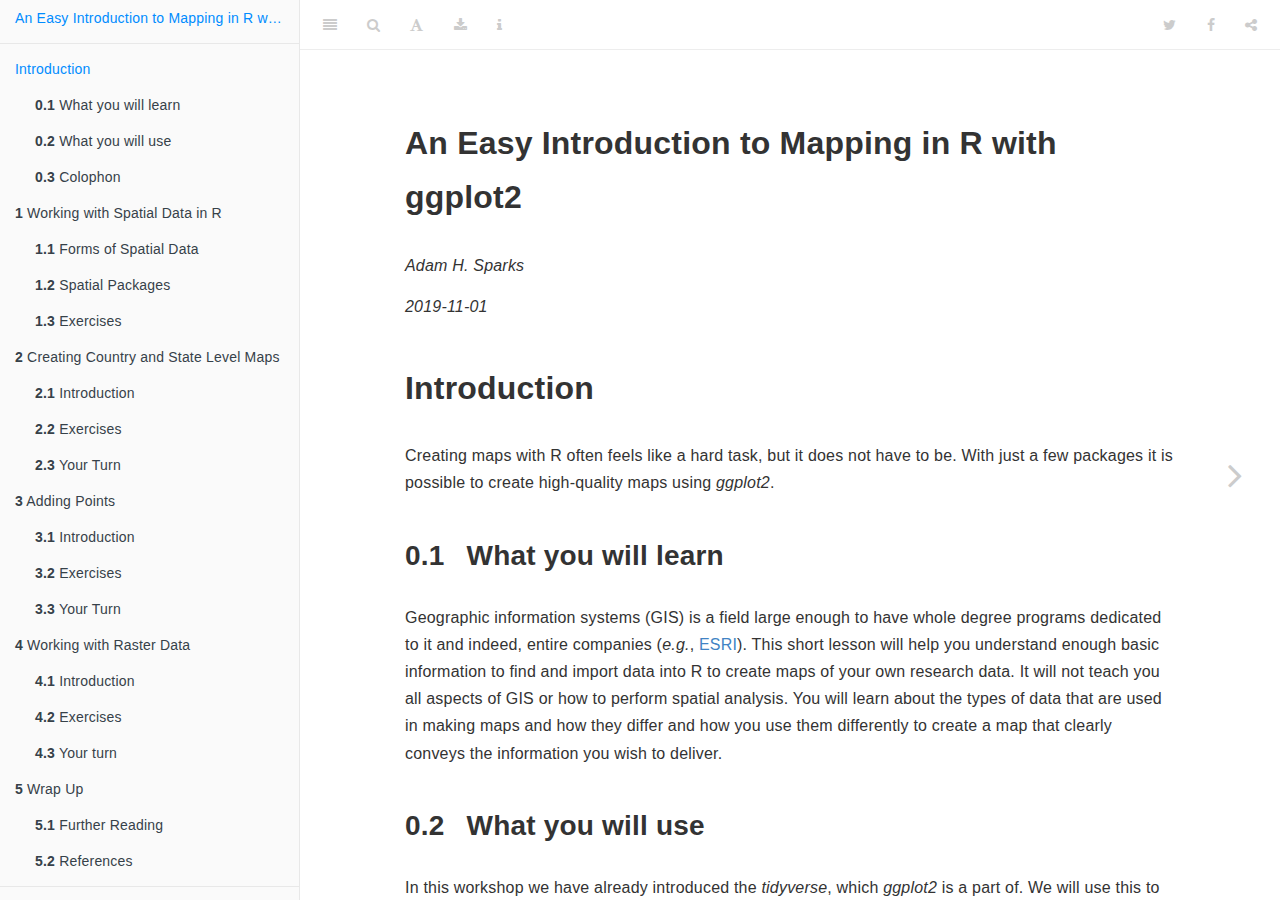
==== _book/index.html @ 2df50c30 "Initial commit" ====
<!DOCTYPE html>
<html xmlns="http://www.w3.org/1999/xhtml" lang="" xml:lang="">
<head>

  <meta charset="utf-8" />
  <meta http-equiv="X-UA-Compatible" content="IE=edge" />
  <title>An Easy Introduction to Mapping in R with ggplot2</title>
  <meta name="description" content="This book contains examples of how to make simple maps in ggplot2." />
  <meta name="generator" content="bookdown 0.14 and GitBook 2.6.7" />

  <meta property="og:title" content="An Easy Introduction to Mapping in R with ggplot2" />
  <meta property="og:type" content="book" />
  
  
  <meta property="og:description" content="This book contains examples of how to make simple maps in ggplot2." />
  

  <meta name="twitter:card" content="summary" />
  <meta name="twitter:title" content="An Easy Introduction to Mapping in R with ggplot2" />
  
  <meta name="twitter:description" content="This book contains examples of how to make simple maps in ggplot2." />
  

<meta name="author" content="Adam H. Sparks" />


<meta name="date" content="2019-11-01" />

  <meta name="viewport" content="width=device-width, initial-scale=1" />
  <meta name="apple-mobile-web-app-capable" content="yes" />
  <meta name="apple-mobile-web-app-status-bar-style" content="black" />
  
  

<link rel="next" href="intro.html"/>
<script src="libs/jquery-2.2.3/jquery.min.js"></script>
<link href="libs/gitbook-2.6.7/css/style.css" rel="stylesheet" />
<link href="libs/gitbook-2.6.7/css/plugin-table.css" rel="stylesheet" />
<link href="libs/gitbook-2.6.7/css/plugin-bookdown.css" rel="stylesheet" />
<link href="libs/gitbook-2.6.7/css/plugin-highlight.css" rel="stylesheet" />
<link href="libs/gitbook-2.6.7/css/plugin-search.css" rel="stylesheet" />
<link href="libs/gitbook-2.6.7/css/plugin-fontsettings.css" rel="stylesheet" />
<link href="libs/gitbook-2.6.7/css/plugin-clipboard.css" rel="stylesheet" />











<style type="text/css">
pre > code.sourceCode { white-space: pre; position: relative; }
pre > code.sourceCode > span { display: inline-block; line-height: 1.25; }
pre > code.sourceCode > span:empty { height: 1.2em; }
code.sourceCode > span { color: inherit; text-decoration: inherit; }
pre.sourceCode { margin: 0; }
@media screen {
div.sourceCode { overflow: auto; }
}
@media print {
pre > code.sourceCode { white-space: pre-wrap; }
pre > code.sourceCode > span { text-indent: -5em; padding-left: 5em; }
}
pre.numberSource code
  { counter-reset: source-line 0; }
pre.numberSource code > span
  { position: relative; left: -4em; counter-increment: source-line; }
pre.numberSource code > span > a:first-child::before
  { content: counter(source-line);
    position: relative; left: -1em; text-align: right; vertical-align: baseline;
    border: none; display: inline-block;
    -webkit-touch-callout: none; -webkit-user-select: none;
    -khtml-user-select: none; -moz-user-select: none;
    -ms-user-select: none; user-select: none;
    padding: 0 4px; width: 4em;
    color: #aaaaaa;
  }
pre.numberSource { margin-left: 3em; border-left: 1px solid #aaaaaa;  padding-left: 4px; }
div.sourceCode
  {   }
@media screen {
pre > code.sourceCode > span > a:first-child::before { text-decoration: underline; }
}
code span.al { color: #ff0000; font-weight: bold; } /* Alert */
code span.an { color: #60a0b0; font-weight: bold; font-style: italic; } /* Annotation */
code span.at { color: #7d9029; } /* Attribute */
code span.bn { color: #40a070; } /* BaseN */
code span.bu { } /* BuiltIn */
code span.cf { color: #007020; font-weight: bold; } /* ControlFlow */
code span.ch { color: #4070a0; } /* Char */
code span.cn { color: #880000; } /* Constant */
code span.co { color: #60a0b0; font-style: italic; } /* Comment */
code span.cv { color: #60a0b0; font-weight: bold; font-style: italic; } /* CommentVar */
code span.do { color: #ba2121; font-style: italic; } /* Documentation */
code span.dt { color: #902000; } /* DataType */
code span.dv { color: #40a070; } /* DecVal */
code span.er { color: #ff0000; font-weight: bold; } /* Error */
code span.ex { } /* Extension */
code span.fl { color: #40a070; } /* Float */
code span.fu { color: #06287e; } /* Function */
code span.im { } /* Import */
code span.in { color: #60a0b0; font-weight: bold; font-style: italic; } /* Information */
code span.kw { color: #007020; font-weight: bold; } /* Keyword */
code span.op { color: #666666; } /* Operator */
code span.ot { color: #007020; } /* Other */
code span.pp { color: #bc7a00; } /* Preprocessor */
code span.sc { color: #4070a0; } /* SpecialChar */
code span.ss { color: #bb6688; } /* SpecialString */
code span.st { color: #4070a0; } /* String */
code span.va { color: #19177c; } /* Variable */
code span.vs { color: #4070a0; } /* VerbatimString */
code span.wa { color: #60a0b0; font-weight: bold; font-style: italic; } /* Warning */
</style>

<link rel="stylesheet" href="style.css" type="text/css" />
</head>

<body>



  <div class="book without-animation with-summary font-size-2 font-family-1" data-basepath=".">

    <div class="book-summary">
      <nav role="navigation">

<ul class="summary">
<li><a href="./">An Easy Introduction to Mapping in R with ggplot2</a></li>

<li class="divider"></li>
<li class="chapter" data-level="" data-path="index.html"><a href="index.html"><i class="fa fa-check"></i>Introduction</a><ul>
<li class="chapter" data-level="0.1" data-path="index.html"><a href="index.html#what-you-will-learn"><i class="fa fa-check"></i><b>0.1</b> What you will learn</a></li>
<li class="chapter" data-level="0.2" data-path="index.html"><a href="index.html#what-you-will-use"><i class="fa fa-check"></i><b>0.2</b> What you will use</a></li>
<li class="chapter" data-level="0.3" data-path="index.html"><a href="index.html#colophon"><i class="fa fa-check"></i><b>0.3</b> Colophon</a></li>
</ul></li>
<li class="chapter" data-level="1" data-path="intro.html"><a href="intro.html"><i class="fa fa-check"></i><b>1</b> Working with Spatial Data in R</a><ul>
<li class="chapter" data-level="1.1" data-path="intro.html"><a href="intro.html#forms-of-spatial-data"><i class="fa fa-check"></i><b>1.1</b> Forms of Spatial Data</a></li>
<li class="chapter" data-level="1.2" data-path="intro.html"><a href="intro.html#spatial-packages"><i class="fa fa-check"></i><b>1.2</b> Spatial Packages</a></li>
<li class="chapter" data-level="1.3" data-path="intro.html"><a href="intro.html#exercises"><i class="fa fa-check"></i><b>1.3</b> Exercises</a><ul>
<li class="chapter" data-level="1.3.1" data-path="intro.html"><a href="intro.html#install-spatial-packages"><i class="fa fa-check"></i><b>1.3.1</b> Install Spatial Packages</a></li>
</ul></li>
</ul></li>
<li class="chapter" data-level="2" data-path="creating-country-and-state-level-maps.html"><a href="creating-country-and-state-level-maps.html"><i class="fa fa-check"></i><b>2</b> Creating Country and State Level Maps</a><ul>
<li class="chapter" data-level="2.1" data-path="creating-country-and-state-level-maps.html"><a href="creating-country-and-state-level-maps.html#introduction-1"><i class="fa fa-check"></i><b>2.1</b> Introduction</a></li>
<li class="chapter" data-level="2.2" data-path="creating-country-and-state-level-maps.html"><a href="creating-country-and-state-level-maps.html#exercises-1"><i class="fa fa-check"></i><b>2.2</b> Exercises</a><ul>
<li class="chapter" data-level="2.2.1" data-path="creating-country-and-state-level-maps.html"><a href="creating-country-and-state-level-maps.html#create-country-level-map-of-brazil"><i class="fa fa-check"></i><b>2.2.1</b> Create Country Level Map of Brazil</a></li>
<li class="chapter" data-level="2.2.2" data-path="creating-country-and-state-level-maps.html"><a href="creating-country-and-state-level-maps.html#create-maps-of-individual-states"><i class="fa fa-check"></i><b>2.2.2</b> Create Maps of Individual States</a></li>
<li class="chapter" data-level="2.2.3" data-path="creating-country-and-state-level-maps.html"><a href="creating-country-and-state-level-maps.html#highlighting-states-within-the-country"><i class="fa fa-check"></i><b>2.2.3</b> Highlighting States Within the Country</a></li>
</ul></li>
<li class="chapter" data-level="2.3" data-path="creating-country-and-state-level-maps.html"><a href="creating-country-and-state-level-maps.html#your-turn"><i class="fa fa-check"></i><b>2.3</b> Your Turn</a></li>
</ul></li>
<li class="chapter" data-level="3" data-path="adding-points.html"><a href="adding-points.html"><i class="fa fa-check"></i><b>3</b> Adding Points</a><ul>
<li class="chapter" data-level="3.1" data-path="adding-points.html"><a href="adding-points.html#introduction-2"><i class="fa fa-check"></i><b>3.1</b> Introduction</a></li>
<li class="chapter" data-level="3.2" data-path="adding-points.html"><a href="adding-points.html#exercises-2"><i class="fa fa-check"></i><b>3.2</b> Exercises</a><ul>
<li class="chapter" data-level="3.2.1" data-path="adding-points.html"><a href="adding-points.html#import-soybean-rust-observations"><i class="fa fa-check"></i><b>3.2.1</b> Import Soybean Rust Observations</a></li>
<li class="chapter" data-level="3.2.2" data-path="adding-points.html"><a href="adding-points.html#add-soybean-rust-observations-to-br-ggplot2-object"><i class="fa fa-check"></i><b>3.2.2</b> Add Soybean Rust Observations to <code>br</code> ggplot2 Object</a></li>
</ul></li>
<li class="chapter" data-level="3.3" data-path="adding-points.html"><a href="adding-points.html#your-turn-1"><i class="fa fa-check"></i><b>3.3</b> Your Turn</a></li>
</ul></li>
<li class="chapter" data-level="4" data-path="working-with-raster-data.html"><a href="working-with-raster-data.html"><i class="fa fa-check"></i><b>4</b> Working with Raster Data</a><ul>
<li class="chapter" data-level="4.1" data-path="working-with-raster-data.html"><a href="working-with-raster-data.html#introduction-3"><i class="fa fa-check"></i><b>4.1</b> Introduction</a></li>
<li class="chapter" data-level="4.2" data-path="working-with-raster-data.html"><a href="working-with-raster-data.html#exercises-3"><i class="fa fa-check"></i><b>4.2</b> Exercises</a><ul>
<li class="chapter" data-level="4.2.1" data-path="working-with-raster-data.html"><a href="working-with-raster-data.html#download-climate-data-from-worldclim"><i class="fa fa-check"></i><b>4.2.1</b> Download climate data from Worldclim</a></li>
<li class="chapter" data-level="4.2.2" data-path="working-with-raster-data.html"><a href="working-with-raster-data.html#convert-temperature-data"><i class="fa fa-check"></i><b>4.2.2</b> Convert temperature data</a></li>
<li class="chapter" data-level="4.2.3" data-path="working-with-raster-data.html"><a href="working-with-raster-data.html#create-a-data-set-for-january"><i class="fa fa-check"></i><b>4.2.3</b> Create a data set for January</a></li>
<li class="chapter" data-level="4.2.4" data-path="working-with-raster-data.html"><a href="working-with-raster-data.html#create-data-frame-for-ggplot2"><i class="fa fa-check"></i><b>4.2.4</b> Create data frame for ggplot2</a></li>
<li class="chapter" data-level="4.2.5" data-path="working-with-raster-data.html"><a href="working-with-raster-data.html#plot-global-minimum-temperatures"><i class="fa fa-check"></i><b>4.2.5</b> Plot global minimum temperatures</a></li>
<li class="chapter" data-level="4.2.6" data-path="working-with-raster-data.html"><a href="working-with-raster-data.html#brazil-minimum-temperature"><i class="fa fa-check"></i><b>4.2.6</b> Brazil minimum temperature</a></li>
<li class="chapter" data-level="4.2.7" data-path="working-with-raster-data.html"><a href="working-with-raster-data.html#plot-brazil-minimum-temperature"><i class="fa fa-check"></i><b>4.2.7</b> Plot Brazil minimum temperature</a></li>
<li class="chapter" data-level="4.2.8" data-path="working-with-raster-data.html"><a href="working-with-raster-data.html#adding-state-outlines"><i class="fa fa-check"></i><b>4.2.8</b> Adding state outlines</a></li>
</ul></li>
<li class="chapter" data-level="4.3" data-path="working-with-raster-data.html"><a href="working-with-raster-data.html#your-turn-2"><i class="fa fa-check"></i><b>4.3</b> Your turn</a></li>
</ul></li>
<li class="chapter" data-level="5" data-path="wrap-up.html"><a href="wrap-up.html"><i class="fa fa-check"></i><b>5</b> Wrap Up</a><ul>
<li class="chapter" data-level="5.1" data-path="wrap-up.html"><a href="wrap-up.html#further-reading"><i class="fa fa-check"></i><b>5.1</b> Further Reading</a></li>
<li class="chapter" data-level="5.2" data-path="wrap-up.html"><a href="wrap-up.html#references"><i class="fa fa-check"></i><b>5.2</b> References</a></li>
</ul></li>
<li class="divider"></li>
<li><a href="https://github.com/adamhsparks/ggplot2_mapping" target="blank">Published with bookdown</a></li>

</ul>

      </nav>
    </div>

    <div class="book-body">
      <div class="body-inner">
        <div class="book-header" role="navigation">
          <h1>
            <i class="fa fa-circle-o-notch fa-spin"></i><a href="./">An Easy Introduction to Mapping in R with ggplot2</a>
          </h1>
        </div>

        <div class="page-wrapper" tabindex="-1" role="main">
          <div class="page-inner">

            <section class="normal" id="section-">
<div id="header">
<h1 class="title">An Easy Introduction to Mapping in R with ggplot2</h1>
<p class="author"><em>Adam H. Sparks</em></p>
<p class="date"><em>2019-11-01</em></p>
</div>
<div id="introduction" class="section level1 unnumbered">
<h1>Introduction</h1>
<p>Creating maps with R often feels like a hard task, but it does not have to be.
With just a few packages it is possible to create high-quality maps using <em>ggplot2</em>.</p>
<div id="what-you-will-learn" class="section level2">
<h2><span class="header-section-number">0.1</span> What you will learn</h2>
<p>Geographic information systems (GIS) is a field large enough to have whole degree programs dedicated to it and indeed, entire companies (<em>e.g.</em>, <a href="https://www.esri.com/en-us/home">ESRI</a>).
This short lesson will help you understand enough basic information to find and import data into R to create maps of your own research data.
It will not teach you all aspects of GIS or how to perform spatial analysis.
You will learn about the types of data that are used in making maps and how they differ and how you use them differently to create a map that clearly conveys the information you wish to deliver.</p>
</div>
<div id="what-you-will-use" class="section level2">
<h2><span class="header-section-number">0.2</span> What you will use</h2>
<p>In this workshop we have already introduced the <em>tidyverse</em>, which <em>ggplot2</em> is a part of.
We will use this to create our maps along with other packages for handling spatial data and importing data.</p>
</div>
<div id="colophon" class="section level2">
<h2><span class="header-section-number">0.3</span> Colophon</h2>
<p>An online version of this book is available at <a href="http://adamhsparks.github.io" class="uri">http://adamhsparks.github.io</a>… The source of the book is available at <a href="https://github.com/adamhsparks/" class="uri">https://github.com/adamhsparks/</a>…. The book is powered by <a href="https://bookdown.org" class="uri">https://bookdown.org</a> which makes it easy to turn R markdown files into HTML, PDF, and EPUB.</p>
<p>This book was built with:</p>
<div class="sourceCode" id="cb1"><pre class="sourceCode r"><code class="sourceCode r"><span id="cb1-1"><a href="index.html#cb1-1"></a>sessioninfo<span class="op">::</span><span class="kw">session_info</span>()</span></code></pre></div>
<pre><code>## ─ Session info ──────────────────────────────────────────────────────────
##  setting  value                       
##  version  R version 3.6.1 (2019-07-05)
##  os       Manjaro Linux               
##  system   x86_64, linux-gnu           
##  ui       RStudio                     
##  language (EN)                        
##  collate  en_AU.UTF-8                 
##  ctype    en_AU.UTF-8                 
##  tz       America/Sao_Paulo           
##  date     2019-11-01                  
## 
## ─ Packages ──────────────────────────────────────────────────────────────
##  package            * version date       lib
##  assertthat           0.2.1   2019-03-21 [1]
##  backports            1.1.5   2019-10-02 [1]
##  bookdown           * 0.14    2019-10-01 [1]
##  broom                0.5.2   2019-04-07 [1]
##  cellranger           1.1.0   2016-07-27 [1]
##  class                7.3-15  2019-01-01 [2]
##  classInt             0.4-2   2019-10-17 [1]
##  cli                  1.1.0   2019-03-19 [1]
##  colorspace           1.4-1   2019-03-18 [1]
##  crayon               1.3.4   2017-09-16 [1]
##  DBI                  1.0.0   2018-05-02 [1]
##  digest               0.6.22  2019-10-21 [1]
##  dplyr              * 0.8.3   2019-07-04 [1]
##  e1071                1.7-2   2019-06-05 [1]
##  ellipsis             0.3.0   2019-09-20 [1]
##  evaluate             0.14    2019-05-28 [1]
##  fansi                0.4.0   2018-10-05 [1]
##  forcats            * 0.4.0   2019-02-17 [1]
##  generics             0.0.2   2018-11-29 [1]
##  ggplot2            * 3.2.1   2019-08-10 [1]
##  glue                 1.3.1   2019-03-12 [1]
##  gtable               0.3.0   2019-03-25 [1]
##  haven                2.1.1   2019-07-04 [1]
##  hms                  0.5.2   2019-10-30 [1]
##  htmltools            0.4.0   2019-10-04 [1]
##  httr                 1.4.1   2019-08-05 [1]
##  jsonlite             1.6     2018-12-07 [1]
##  KernSmooth           2.23-15 2015-06-29 [2]
##  knitr                1.25    2019-09-18 [1]
##  later                1.0.0   2019-10-04 [1]
##  lattice              0.20-38 2018-11-04 [2]
##  lazyeval             0.2.2   2019-03-15 [1]
##  lifecycle            0.1.0   2019-08-01 [1]
##  lubridate          * 1.7.4   2018-04-11 [1]
##  magrittr             1.5     2014-11-22 [1]
##  modelr               0.1.5   2019-08-08 [1]
##  munsell              0.5.0   2018-06-12 [1]
##  nlme                 3.1-140 2019-05-12 [2]
##  pillar               1.4.2   2019-06-29 [1]
##  pkgconfig            2.0.3   2019-09-22 [1]
##  purrr              * 0.3.3   2019-10-18 [1]
##  R6                   2.4.0   2019-02-14 [1]
##  Rcpp                 1.0.2   2019-07-25 [1]
##  readr              * 1.3.1   2018-12-21 [1]
##  readxl               1.3.1   2019-03-13 [1]
##  rgeos                0.5-2   2019-10-03 [1]
##  rlang                0.4.1   2019-10-24 [1]
##  rmarkdown            1.16    2019-10-01 [1]
##  rnaturalearth      * 0.1.0   2017-03-21 [1]
##  rnaturalearthhires   0.2.0   2019-11-01 [1]
##  rsthemes             0.0.2   2019-10-31 [1]
##  rstudioapi           0.10    2019-03-19 [1]
##  rvest                0.3.4   2019-05-15 [1]
##  scales               1.0.0   2018-08-09 [1]
##  sessioninfo          1.1.1   2018-11-05 [1]
##  sf                   0.8-0   2019-09-17 [1]
##  sp                   1.3-1   2018-06-05 [1]
##  stringi              1.4.3   2019-03-12 [1]
##  stringr            * 1.4.0   2019-02-10 [1]
##  tibble             * 2.1.3   2019-06-06 [1]
##  tidyr              * 1.0.0   2019-09-11 [1]
##  tidyselect           0.2.5   2018-10-11 [1]
##  tidyverse          * 1.2.1   2017-11-14 [1]
##  units                0.6-5   2019-10-08 [1]
##  utf8                 1.1.4   2018-05-24 [1]
##  vctrs                0.2.0   2019-07-05 [1]
##  viridisLite          0.3.0   2018-02-01 [1]
##  withr                2.1.2   2018-03-15 [1]
##  xfun                 0.10    2019-10-01 [1]
##  xml2                 1.2.2   2019-08-09 [1]
##  yaml                 2.2.0   2018-07-25 [1]
##  zeallot              0.1.0   2018-01-28 [1]
##  source                             
##  CRAN (R 3.6.1)                     
##  CRAN (R 3.6.1)                     
##  CRAN (R 3.6.1)                     
##  CRAN (R 3.6.1)                     
##  CRAN (R 3.6.1)                     
##  CRAN (R 3.6.1)                     
##  CRAN (R 3.6.1)                     
##  CRAN (R 3.6.1)                     
##  CRAN (R 3.6.1)                     
##  CRAN (R 3.6.1)                     
##  CRAN (R 3.6.1)                     
##  CRAN (R 3.6.1)                     
##  CRAN (R 3.6.1)                     
##  CRAN (R 3.6.1)                     
##  CRAN (R 3.6.1)                     
##  CRAN (R 3.6.1)                     
##  CRAN (R 3.6.1)                     
##  CRAN (R 3.6.1)                     
##  CRAN (R 3.6.1)                     
##  CRAN (R 3.6.1)                     
##  CRAN (R 3.6.1)                     
##  CRAN (R 3.6.1)                     
##  CRAN (R 3.6.1)                     
##  CRAN (R 3.6.1)                     
##  CRAN (R 3.6.1)                     
##  CRAN (R 3.6.1)                     
##  CRAN (R 3.6.1)                     
##  CRAN (R 3.6.1)                     
##  CRAN (R 3.6.1)                     
##  CRAN (R 3.6.1)                     
##  CRAN (R 3.6.1)                     
##  CRAN (R 3.6.1)                     
##  CRAN (R 3.6.1)                     
##  CRAN (R 3.6.1)                     
##  CRAN (R 3.6.1)                     
##  CRAN (R 3.6.1)                     
##  CRAN (R 3.6.1)                     
##  CRAN (R 3.6.1)                     
##  CRAN (R 3.6.1)                     
##  CRAN (R 3.6.1)                     
##  CRAN (R 3.6.1)                     
##  CRAN (R 3.6.1)                     
##  CRAN (R 3.6.1)                     
##  CRAN (R 3.6.1)                     
##  CRAN (R 3.6.1)                     
##  CRAN (R 3.6.1)                     
##  CRAN (R 3.6.1)                     
##  CRAN (R 3.6.1)                     
##  CRAN (R 3.6.1)                     
##  local                              
##  Github (gadenbuie/rsthemes@c787f3c)
##  CRAN (R 3.6.1)                     
##  CRAN (R 3.6.1)                     
##  CRAN (R 3.6.1)                     
##  CRAN (R 3.6.1)                     
##  CRAN (R 3.6.1)                     
##  CRAN (R 3.6.1)                     
##  CRAN (R 3.6.1)                     
##  CRAN (R 3.6.1)                     
##  CRAN (R 3.6.1)                     
##  CRAN (R 3.6.1)                     
##  CRAN (R 3.6.1)                     
##  CRAN (R 3.6.1)                     
##  CRAN (R 3.6.1)                     
##  CRAN (R 3.6.1)                     
##  CRAN (R 3.6.1)                     
##  CRAN (R 3.6.1)                     
##  CRAN (R 3.6.1)                     
##  CRAN (R 3.6.1)                     
##  CRAN (R 3.6.1)                     
##  CRAN (R 3.6.1)                     
##  CRAN (R 3.6.1)                     
## 
## [1] /home/adam/.local/lib/R
## [2] /usr/lib/R/library</code></pre>

</div>
</div>
            </section>

          </div>
        </div>
      </div>

<a href="intro.html" class="navigation navigation-next navigation-unique" aria-label="Next page"><i class="fa fa-angle-right"></i></a>
    </div>
  </div>
<script src="libs/gitbook-2.6.7/js/app.min.js"></script>
<script src="libs/gitbook-2.6.7/js/lunr.js"></script>
<script src="libs/gitbook-2.6.7/js/clipboard.min.js"></script>
<script src="libs/gitbook-2.6.7/js/plugin-search.js"></script>
<script src="libs/gitbook-2.6.7/js/plugin-sharing.js"></script>
<script src="libs/gitbook-2.6.7/js/plugin-fontsettings.js"></script>
<script src="libs/gitbook-2.6.7/js/plugin-bookdown.js"></script>
<script src="libs/gitbook-2.6.7/js/jquery.highlight.js"></script>
<script src="libs/gitbook-2.6.7/js/plugin-clipboard.js"></script>
<script>
gitbook.require(["gitbook"], function(gitbook) {
gitbook.start({
"sharing": {
"github": false,
"facebook": true,
"twitter": true,
"google": false,
"linkedin": false,
"weibo": false,
"instapaper": false,
"vk": false,
"all": ["facebook", "google", "twitter", "linkedin", "weibo", "instapaper"]
},
"fontsettings": {
"theme": "white",
"family": "sans",
"size": 2
},
"edit": {
"link": null,
"text": null
},
"history": {
"link": null,
"text": null
},
"download": ["mapping_with_ggplot2.pdf", "mapping_with_ggplot2.epub"],
"toc": {
"collapse": "subsection"
}
});
});
</script>

</body>

</html>
---- _book/libs/gitbook-2.6.7/css/style.css ----
/*! normalize.css v2.1.0 | MIT License | git.io/normalize */img,legend{border:0}*,.fa{-webkit-font-smoothing:antialiased}.fa-ul>li,sub,sup{position:relative}.book .book-body .page-wrapper .page-inner section.normal hr:after,.book-langs-index .inner .languages:after,.buttons:after,.dropdown-menu .buttons:after{clear:both}body,html{-ms-text-size-adjust:100%;-webkit-text-size-adjust:100%}article,aside,details,figcaption,figure,footer,header,hgroup,main,nav,section,summary{display:block}audio,canvas,video{display:inline-block}.hidden,[hidden]{display:none}audio:not([controls]){display:none;height:0}html{font-family:sans-serif}body,figure{margin:0}a:focus{outline:dotted thin}a:active,a:hover{outline:0}h1{font-size:2em;margin:.67em 0}abbr[title]{border-bottom:1px dotted}b,strong{font-weight:700}dfn{font-style:italic}hr{-moz-box-sizing:content-box;box-sizing:content-box;height:0}mark{background:#ff0;color:#000}code,kbd,pre,samp{font-family:monospace,serif;font-size:1em}pre{white-space:pre-wrap}q{quotes:"\201C" "\201D" "\2018" "\2019"}small{font-size:80%}sub,sup{font-size:75%;line-height:0;vertical-align:baseline}sup{top:-.5em}sub{bottom:-.25em}svg:not(:root){overflow:hidden}fieldset{border:1px solid silver;margin:0 2px;padding:.35em .625em .75em}legend{padding:0}button,input,select,textarea{font-family:inherit;font-size:100%;margin:0}button,input{line-height:normal}button,select{text-transform:none}button,html input[type=button],input[type=reset],input[type=submit]{-webkit-appearance:button;cursor:pointer}button[disabled],html input[disabled]{cursor:default}input[type=checkbox],input[type=radio]{box-sizing:border-box;padding:0}input[type=search]{-webkit-appearance:textfield;-moz-box-sizing:content-box;-webkit-box-sizing:content-box;box-sizing:content-box}input[type=search]::-webkit-search-cancel-button{margin-right:10px;}button::-moz-focus-inner,input::-moz-focus-inner{border:0;padding:0}textarea{overflow:auto;vertical-align:top}table{border-collapse:collapse;border-spacing:0}/*!
 * Preboot v2
 *
 * Open sourced under MIT license by @mdo.
 * Some variables and mixins from Bootstrap (Apache 2 license).
 */.link-inherit,.link-inherit:focus,.link-inherit:hover{color:inherit}.fa,.fa-stack{display:inline-block}/*!
 *  Font Awesome 4.1.0 by @davegandy - http://fontawesome.io - @fontawesome
 *  License - http://fontawesome.io/license (Font: SIL OFL 1.1, CSS: MIT License)
 */@font-face{font-family:FontAwesome;src:url(./fontawesome/fontawesome-webfont.ttf?v=4.1.0) format('truetype');font-weight:400;font-style:normal}.fa{font-family:FontAwesome;font-style:normal;font-weight:400;line-height:1;-moz-osx-font-smoothing:grayscale}.book .book-header,.book .book-summary{font-family:"Helvetica Neue",Helvetica,Arial,sans-serif}.fa-lg{font-size:1.33333333em;line-height:.75em;vertical-align:-15%}.fa-2x{font-size:2em}.fa-3x{font-size:3em}.fa-4x{font-size:4em}.fa-5x{font-size:5em}.fa-fw{width:1.28571429em;text-align:center}.fa-ul{padding-left:0;margin-left:2.14285714em;list-style-type:none}.fa-li{position:absolute;left:-2.14285714em;width:2.14285714em;top:.14285714em;text-align:center}.fa-li.fa-lg{left:-1.85714286em}.fa-border{padding:.2em .25em .15em;border:.08em solid #eee;border-radius:.1em}.pull-right{float:right}.pull-left{float:left}.fa.pull-left{margin-right:.3em}.fa.pull-right{margin-left:.3em}.fa-spin{-webkit-animation:spin 2s infinite linear;-moz-animation:spin 2s infinite linear;-o-animation:spin 2s infinite linear;animation:spin 2s infinite linear}@-moz-keyframes spin{0%{-moz-transform:rotate(0)}100%{-moz-transform:rotate(359deg)}}@-webkit-keyframes spin{0%{-webkit-transform:rotate(0)}100%{-webkit-transform:rotate(359deg)}}@-o-keyframes spin{0%{-o-transform:rotate(0)}100%{-o-transform:rotate(359deg)}}@keyframes spin{0%{-webkit-transform:rotate(0);transform:rotate(0)}100%{-webkit-transform:rotate(359deg);transform:rotate(359deg)}}.fa-rotate-90{filter:progid:DXImageTransform.Microsoft.BasicImage(rotation=1);-webkit-transform:rotate(90deg);-moz-transform:rotate(90deg);-ms-transform:rotate(90deg);-o-transform:rotate(90deg);transform:rotate(90deg)}.fa-rotate-180{filter:progid:DXImageTransform.Microsoft.BasicImage(rotation=2);-webkit-transform:rotate(180deg);-moz-transform:rotate(180deg);-ms-transform:rotate(180deg);-o-transform:rotate(180deg);transform:rotate(180deg)}.fa-rotate-270{filter:progid:DXImageTransform.Microsoft.BasicImage(rotation=3);-webkit-transform:rotate(270deg);-moz-transform:rotate(270deg);-ms-transform:rotate(270deg);-o-transform:rotate(270deg);transform:rotate(270deg)}.fa-flip-horizontal{filter:progid:DXImageTransform.Microsoft.BasicImage(rotation=0, mirror=1);-webkit-transform:scale(-1,1);-moz-transform:scale(-1,1);-ms-transform:scale(-1,1);-o-transform:scale(-1,1);transform:scale(-1,1)}.fa-flip-vertical{filter:progid:DXImageTransform.Microsoft.BasicImage(rotation=2, mirror=1);-webkit-transform:scale(1,-1);-moz-transform:scale(1,-1);-ms-transform:scale(1,-1);-o-transform:scale(1,-1);transform:scale(1,-1)}.fa-stack{position:relative;width:2em;height:2em;line-height:2em;vertical-align:middle}.fa-stack-1x,.fa-stack-2x{position:absolute;left:0;width:100%;text-align:center}.fa-stack-1x{line-height:inherit}.fa-stack-2x{font-size:2em}.fa-inverse{color:#fff}.fa-glass:before{content:"\f000"}.fa-music:before{content:"\f001"}.fa-search:before{content:"\f002"}.fa-envelope-o:before{content:"\f003"}.fa-heart:before{content:"\f004"}.fa-star:before{content:"\f005"}.fa-star-o:before{content:"\f006"}.fa-user:before{content:"\f007"}.fa-film:before{content:"\f008"}.fa-th-large:before{content:"\f009"}.fa-th:before{content:"\f00a"}.fa-th-list:before{content:"\f00b"}.fa-check:before{content:"\f00c"}.fa-times:before{content:"\f00d"}.fa-search-plus:before{content:"\f00e"}.fa-search-minus:before{content:"\f010"}.fa-power-off:before{content:"\f011"}.fa-signal:before{content:"\f012"}.fa-cog:before,.fa-gear:before{content:"\f013"}.fa-trash-o:before{content:"\f014"}.fa-home:before{content:"\f015"}.fa-file-o:before{content:"\f016"}.fa-clock-o:before{content:"\f017"}.fa-road:before{content:"\f018"}.fa-download:before{content:"\f019"}.fa-arrow-circle-o-down:before{content:"\f01a"}.fa-arrow-circle-o-up:before{content:"\f01b"}.fa-inbox:before{content:"\f01c"}.fa-play-circle-o:before{content:"\f01d"}.fa-repeat:before,.fa-rotate-right:before{content:"\f01e"}.fa-refresh:before{content:"\f021"}.fa-list-alt:before{content:"\f022"}.fa-lock:before{content:"\f023"}.fa-flag:before{content:"\f024"}.fa-headphones:before{content:"\f025"}.fa-volume-off:before{content:"\f026"}.fa-volume-down:before{content:"\f027"}.fa-volume-up:before{content:"\f028"}.fa-qrcode:before{content:"\f029"}.fa-barcode:before{content:"\f02a"}.fa-tag:before{content:"\f02b"}.fa-tags:before{content:"\f02c"}.fa-book:before{content:"\f02d"}.fa-bookmark:before{content:"\f02e"}.fa-print:before{content:"\f02f"}.fa-camera:before{content:"\f030"}.fa-font:before{content:"\f031"}.fa-bold:before{content:"\f032"}.fa-italic:before{content:"\f033"}.fa-text-height:before{content:"\f034"}.fa-text-width:before{content:"\f035"}.fa-align-left:before{content:"\f036"}.fa-align-center:before{content:"\f037"}.fa-align-right:before{content:"\f038"}.fa-align-justify:before{content:"\f039"}.fa-list:before{content:"\f03a"}.fa-dedent:before,.fa-outdent:before{content:"\f03b"}.fa-indent:before{content:"\f03c"}.fa-video-camera:before{content:"\f03d"}.fa-image:before,.fa-photo:before,.fa-picture-o:before{content:"\f03e"}.fa-pencil:before{content:"\f040"}.fa-map-marker:before{content:"\f041"}.fa-adjust:before{content:"\f042"}.fa-tint:before{content:"\f043"}.fa-edit:before,.fa-pencil-square-o:before{content:"\f044"}.fa-share-square-o:before{content:"\f045"}.fa-check-square-o:before{content:"\f046"}.fa-arrows:before{content:"\f047"}.fa-step-backward:before{content:"\f048"}.fa-fast-backward:before{content:"\f049"}.fa-backward:before{content:"\f04a"}.fa-play:before{content:"\f04b"}.fa-pause:before{content:"\f04c"}.fa-stop:before{content:"\f04d"}.fa-forward:before{content:"\f04e"}.fa-fast-forward:before{content:"\f050"}.fa-step-forward:before{content:"\f051"}.fa-eject:before{content:"\f052"}.fa-chevron-left:before{content:"\f053"}.fa-chevron-right:before{content:"\f054"}.fa-plus-circle:before{content:"\f055"}.fa-minus-circle:before{content:"\f056"}.fa-times-circle:before{content:"\f057"}.fa-check-circle:before{content:"\f058"}.fa-question-circle:before{content:"\f059"}.fa-info-circle:before{content:"\f05a"}.fa-crosshairs:before{content:"\f05b"}.fa-times-circle-o:before{content:"\f05c"}.fa-check-circle-o:before{content:"\f05d"}.fa-ban:before{content:"\f05e"}.fa-arrow-left:before{content:"\f060"}.fa-arrow-right:before{content:"\f061"}.fa-arrow-up:before{content:"\f062"}.fa-arrow-down:before{content:"\f063"}.fa-mail-forward:before,.fa-share:before{content:"\f064"}.fa-expand:before{content:"\f065"}.fa-compress:before{content:"\f066"}.fa-plus:before{content:"\f067"}.fa-minus:before{content:"\f068"}.fa-asterisk:before{content:"\f069"}.fa-exclamation-circle:before{content:"\f06a"}.fa-gift:before{content:"\f06b"}.fa-leaf:before{content:"\f06c"}.fa-fire:before{content:"\f06d"}.fa-eye:before{content:"\f06e"}.fa-eye-slash:before{content:"\f070"}.fa-exclamation-triangle:before,.fa-warning:before{content:"\f071"}.fa-plane:before{content:"\f072"}.fa-calendar:before{content:"\f073"}.fa-random:before{content:"\f074"}.fa-comment:before{content:"\f075"}.fa-magnet:before{content:"\f076"}.fa-chevron-up:before{content:"\f077"}.fa-chevron-down:before{content:"\f078"}.fa-retweet:before{content:"\f079"}.fa-shopping-cart:before{content:"\f07a"}.fa-folder:before{content:"\f07b"}.fa-folder-open:before{content:"\f07c"}.fa-arrows-v:before{content:"\f07d"}.fa-arrows-h:before{content:"\f07e"}.fa-bar-chart-o:before{content:"\f080"}.fa-twitter-square:before{content:"\f081"}.fa-facebook-square:before{content:"\f082"}.fa-camera-retro:before{content:"\f083"}.fa-key:before{content:"\f084"}.fa-cogs:before,.fa-gears:before{content:"\f085"}.fa-comments:before{content:"\f086"}.fa-thumbs-o-up:before{content:"\f087"}.fa-thumbs-o-down:before{content:"\f088"}.fa-star-half:before{content:"\f089"}.fa-heart-o:before{content:"\f08a"}.fa-sign-out:before{content:"\f08b"}.fa-linkedin-square:before{content:"\f08c"}.fa-thumb-tack:before{content:"\f08d"}.fa-external-link:before{content:"\f08e"}.fa-sign-in:before{content:"\f090"}.fa-trophy:before{content:"\f091"}.fa-github-square:before{content:"\f092"}.fa-upload:before{content:"\f093"}.fa-lemon-o:before{content:"\f094"}.fa-phone:before{content:"\f095"}.fa-square-o:before{content:"\f096"}.fa-bookmark-o:before{content:"\f097"}.fa-phone-square:before{content:"\f098"}.fa-twitter:before{content:"\f099"}.fa-facebook:before{content:"\f09a"}.fa-github:before{content:"\f09b"}.fa-unlock:before{content:"\f09c"}.fa-credit-card:before{content:"\f09d"}.fa-rss:before{content:"\f09e"}.fa-hdd-o:before{content:"\f0a0"}.fa-bullhorn:before{content:"\f0a1"}.fa-bell:before{content:"\f0f3"}.fa-certificate:before{content:"\f0a3"}.fa-hand-o-right:before{content:"\f0a4"}.fa-hand-o-left:before{content:"\f0a5"}.fa-hand-o-up:before{content:"\f0a6"}.fa-hand-o-down:before{content:"\f0a7"}.fa-arrow-circle-left:before{content:"\f0a8"}.fa-arrow-circle-right:before{content:"\f0a9"}.fa-arrow-circle-up:before{content:"\f0aa"}.fa-arrow-circle-down:before{content:"\f0ab"}.fa-globe:before{content:"\f0ac"}.fa-wrench:before{content:"\f0ad"}.fa-tasks:before{content:"\f0ae"}.fa-filter:before{content:"\f0b0"}.fa-briefcase:before{content:"\f0b1"}.fa-arrows-alt:before{content:"\f0b2"}.fa-group:before,.fa-users:before{content:"\f0c0"}.fa-chain:before,.fa-link:before{content:"\f0c1"}.fa-cloud:before{content:"\f0c2"}.fa-flask:before{content:"\f0c3"}.fa-cut:before,.fa-scissors:before{content:"\f0c4"}.fa-copy:before,.fa-files-o:before{content:"\f0c5"}.fa-paperclip:before{content:"\f0c6"}.fa-floppy-o:before,.fa-save:before{content:"\f0c7"}.fa-square:before{content:"\f0c8"}.fa-bars:before,.fa-navicon:before,.fa-reorder:before{content:"\f0c9"}.fa-list-ul:before{content:"\f0ca"}.fa-list-ol:before{content:"\f0cb"}.fa-strikethrough:before{content:"\f0cc"}.fa-underline:before{content:"\f0cd"}.fa-table:before{content:"\f0ce"}.fa-magic:before{content:"\f0d0"}.fa-truck:before{content:"\f0d1"}.fa-pinterest:before{content:"\f0d2"}.fa-pinterest-square:before{content:"\f0d3"}.fa-google-plus-square:before{content:"\f0d4"}.fa-google-plus:before{content:"\f0d5"}.fa-money:before{content:"\f0d6"}.fa-caret-down:before{content:"\f0d7"}.fa-caret-up:before{content:"\f0d8"}.fa-caret-left:before{content:"\f0d9"}.fa-caret-right:before{content:"\f0da"}.fa-columns:before{content:"\f0db"}.fa-sort:before,.fa-unsorted:before{content:"\f0dc"}.fa-sort-desc:before,.fa-sort-down:before{content:"\f0dd"}.fa-sort-asc:before,.fa-sort-up:before{content:"\f0de"}.fa-envelope:before{content:"\f0e0"}.fa-linkedin:before{content:"\f0e1"}.fa-rotate-left:before,.fa-undo:before{content:"\f0e2"}.fa-gavel:before,.fa-legal:before{content:"\f0e3"}.fa-dashboard:before,.fa-tachometer:before{content:"\f0e4"}.fa-comment-o:before{content:"\f0e5"}.fa-comments-o:before{content:"\f0e6"}.fa-bolt:before,.fa-flash:before{content:"\f0e7"}.fa-sitemap:before{content:"\f0e8"}.fa-umbrella:before{content:"\f0e9"}.fa-clipboard:before,.fa-paste:before{content:"\f0ea"}.fa-lightbulb-o:before{content:"\f0eb"}.fa-exchange:before{content:"\f0ec"}.fa-cloud-download:before{content:"\f0ed"}.fa-cloud-upload:before{content:"\f0ee"}.fa-user-md:before{content:"\f0f0"}.fa-stethoscope:before{content:"\f0f1"}.fa-suitcase:before{content:"\f0f2"}.fa-bell-o:before{content:"\f0a2"}.fa-coffee:before{content:"\f0f4"}.fa-cutlery:before{content:"\f0f5"}.fa-file-text-o:before{content:"\f0f6"}.fa-building-o:before{content:"\f0f7"}.fa-hospital-o:before{content:"\f0f8"}.fa-ambulance:before{content:"\f0f9"}.fa-medkit:before{content:"\f0fa"}.fa-fighter-jet:before{content:"\f0fb"}.fa-beer:before{content:"\f0fc"}.fa-h-square:before{content:"\f0fd"}.fa-plus-square:before{content:"\f0fe"}.fa-angle-double-left:before{content:"\f100"}.fa-angle-double-right:before{content:"\f101"}.fa-angle-double-up:before{content:"\f102"}.fa-angle-double-down:before{content:"\f103"}.fa-angle-left:before{content:"\f104"}.fa-angle-right:before{content:"\f105"}.fa-angle-up:before{content:"\f106"}.fa-angle-down:before{content:"\f107"}.fa-desktop:before{content:"\f108"}.fa-laptop:before{content:"\f109"}.fa-tablet:before{content:"\f10a"}.fa-mobile-phone:before,.fa-mobile:before{content:"\f10b"}.fa-circle-o:before{content:"\f10c"}.fa-quote-left:before{content:"\f10d"}.fa-quote-right:before{content:"\f10e"}.fa-spinner:before{content:"\f110"}.fa-circle:before{content:"\f111"}.fa-mail-reply:before,.fa-reply:before{content:"\f112"}.fa-github-alt:before{content:"\f113"}.fa-folder-o:before{content:"\f114"}.fa-folder-open-o:before{content:"\f115"}.fa-smile-o:before{content:"\f118"}.fa-frown-o:before{content:"\f119"}.fa-meh-o:before{content:"\f11a"}.fa-gamepad:before{content:"\f11b"}.fa-keyboard-o:before{content:"\f11c"}.fa-flag-o:before{content:"\f11d"}.fa-flag-checkered:before{content:"\f11e"}.fa-terminal:before{content:"\f120"}.fa-code:before{content:"\f121"}.fa-mail-reply-all:before,.fa-reply-all:before{content:"\f122"}.fa-star-half-empty:before,.fa-star-half-full:before,.fa-star-half-o:before{content:"\f123"}.fa-location-arrow:before{content:"\f124"}.fa-crop:before{content:"\f125"}.fa-code-fork:before{content:"\f126"}.fa-chain-broken:before,.fa-unlink:before{content:"\f127"}.fa-question:before{content:"\f128"}.fa-info:before{content:"\f129"}.fa-exclamation:before{content:"\f12a"}.fa-superscript:before{content:"\f12b"}.fa-subscript:before{content:"\f12c"}.fa-eraser:before{content:"\f12d"}.fa-puzzle-piece:before{content:"\f12e"}.fa-microphone:before{content:"\f130"}.fa-microphone-slash:before{content:"\f131"}.fa-shield:before{content:"\f132"}.fa-calendar-o:before{content:"\f133"}.fa-fire-extinguisher:before{content:"\f134"}.fa-rocket:before{content:"\f135"}.fa-maxcdn:before{content:"\f136"}.fa-chevron-circle-left:before{content:"\f137"}.fa-chevron-circle-right:before{content:"\f138"}.fa-chevron-circle-up:before{content:"\f139"}.fa-chevron-circle-down:before{content:"\f13a"}.fa-html5:before{content:"\f13b"}.fa-css3:before{content:"\f13c"}.fa-anchor:before{content:"\f13d"}.fa-unlock-alt:before{content:"\f13e"}.fa-bullseye:before{content:"\f140"}.fa-ellipsis-h:before{content:"\f141"}.fa-ellipsis-v:before{content:"\f142"}.fa-rss-square:before{content:"\f143"}.fa-play-circle:before{content:"\f144"}.fa-ticket:before{content:"\f145"}.fa-minus-square:before{content:"\f146"}.fa-minus-square-o:before{content:"\f147"}.fa-level-up:before{content:"\f148"}.fa-level-down:before{content:"\f149"}.fa-check-square:before{content:"\f14a"}.fa-pencil-square:before{content:"\f14b"}.fa-external-link-square:before{content:"\f14c"}.fa-share-square:before{content:"\f14d"}.fa-compass:before{content:"\f14e"}.fa-caret-square-o-down:before,.fa-toggle-down:before{content:"\f150"}.fa-caret-square-o-up:before,.fa-toggle-up:before{content:"\f151"}.fa-caret-square-o-right:before,.fa-toggle-right:before{content:"\f152"}.fa-eur:before,.fa-euro:before{content:"\f153"}.fa-gbp:before{content:"\f154"}.fa-dollar:before,.fa-usd:before{content:"\f155"}.fa-inr:before,.fa-rupee:before{content:"\f156"}.fa-cny:before,.fa-jpy:before,.fa-rmb:before,.fa-yen:before{content:"\f157"}.fa-rouble:before,.fa-rub:before,.fa-ruble:before{content:"\f158"}.fa-krw:before,.fa-won:before{content:"\f159"}.fa-bitcoin:before,.fa-btc:before{content:"\f15a"}.fa-file:before{content:"\f15b"}.fa-file-text:before{content:"\f15c"}.fa-sort-alpha-asc:before{content:"\f15d"}.fa-sort-alpha-desc:before{content:"\f15e"}.fa-sort-amount-asc:before{content:"\f160"}.fa-sort-amount-desc:before{content:"\f161"}.fa-sort-numeric-asc:before{content:"\f162"}.fa-sort-numeric-desc:before{content:"\f163"}.fa-thumbs-up:before{content:"\f164"}.fa-thumbs-down:before{content:"\f165"}.fa-youtube-square:before{content:"\f166"}.fa-youtube:before{content:"\f167"}.fa-xing:before{content:"\f168"}.fa-xing-square:before{content:"\f169"}.fa-youtube-play:before{content:"\f16a"}.fa-dropbox:before{content:"\f16b"}.fa-stack-overflow:before{content:"\f16c"}.fa-instagram:before{content:"\f16d"}.fa-flickr:before{content:"\f16e"}.fa-adn:before{content:"\f170"}.fa-bitbucket:before{content:"\f171"}.fa-bitbucket-square:before{content:"\f172"}.fa-tumblr:before{content:"\f173"}.fa-tumblr-square:before{content:"\f174"}.fa-long-arrow-down:before{content:"\f175"}.fa-long-arrow-up:before{content:"\f176"}.fa-long-arrow-left:before{content:"\f177"}.fa-long-arrow-right:before{content:"\f178"}.fa-apple:before{content:"\f179"}.fa-windows:before{content:"\f17a"}.fa-android:before{content:"\f17b"}.fa-linux:before{content:"\f17c"}.fa-dribbble:before{content:"\f17d"}.fa-skype:before{content:"\f17e"}.fa-foursquare:before{content:"\f180"}.fa-trello:before{content:"\f181"}.fa-female:before{content:"\f182"}.fa-male:before{content:"\f183"}.fa-gittip:before{content:"\f184"}.fa-sun-o:before{content:"\f185"}.fa-moon-o:before{content:"\f186"}.fa-archive:before{content:"\f187"}.fa-bug:before{content:"\f188"}.fa-vk:before{content:"\f189"}.fa-weibo:before{content:"\f18a"}.fa-renren:before{content:"\f18b"}.fa-pagelines:before{content:"\f18c"}.fa-stack-exchange:before{content:"\f18d"}.fa-arrow-circle-o-right:before{content:"\f18e"}.fa-arrow-circle-o-left:before{content:"\f190"}.fa-caret-square-o-left:before,.fa-toggle-left:before{content:"\f191"}.fa-dot-circle-o:before{content:"\f192"}.fa-wheelchair:before{content:"\f193"}.fa-vimeo-square:before{content:"\f194"}.fa-try:before,.fa-turkish-lira:before{content:"\f195"}.fa-plus-square-o:before{content:"\f196"}.fa-space-shuttle:before{content:"\f197"}.fa-slack:before{content:"\f198"}.fa-envelope-square:before{content:"\f199"}.fa-wordpress:before{content:"\f19a"}.fa-openid:before{content:"\f19b"}.fa-bank:before,.fa-institution:before,.fa-university:before{content:"\f19c"}.fa-graduation-cap:before,.fa-mortar-board:before{content:"\f19d"}.fa-yahoo:before{content:"\f19e"}.fa-google:before{content:"\f1a0"}.fa-reddit:before{content:"\f1a1"}.fa-reddit-square:before{content:"\f1a2"}.fa-stumbleupon-circle:before{content:"\f1a3"}.fa-stumbleupon:before{content:"\f1a4"}.fa-delicious:before{content:"\f1a5"}.fa-digg:before{content:"\f1a6"}.fa-pied-piper-square:before,.fa-pied-piper:before{content:"\f1a7"}.fa-pied-piper-alt:before{content:"\f1a8"}.fa-drupal:before{content:"\f1a9"}.fa-joomla:before{content:"\f1aa"}.fa-language:before{content:"\f1ab"}.fa-fax:before{content:"\f1ac"}.fa-building:before{content:"\f1ad"}.fa-child:before{content:"\f1ae"}.fa-paw:before{content:"\f1b0"}.fa-spoon:before{content:"\f1b1"}.fa-cube:before{content:"\f1b2"}.fa-cubes:before{content:"\f1b3"}.fa-behance:before{content:"\f1b4"}.fa-behance-square:before{content:"\f1b5"}.fa-steam:before{content:"\f1b6"}.fa-steam-square:before{content:"\f1b7"}.fa-recycle:before{content:"\f1b8"}.fa-automobile:before,.fa-car:before{content:"\f1b9"}.fa-cab:before,.fa-taxi:before{content:"\f1ba"}.fa-tree:before{content:"\f1bb"}.fa-spotify:before{content:"\f1bc"}.fa-deviantart:before{content:"\f1bd"}.fa-soundcloud:before{content:"\f1be"}.fa-database:before{content:"\f1c0"}.fa-file-pdf-o:before{content:"\f1c1"}.fa-file-word-o:before{content:"\f1c2"}.fa-file-excel-o:before{content:"\f1c3"}.fa-file-powerpoint-o:before{content:"\f1c4"}.fa-file-image-o:before,.fa-file-photo-o:before,.fa-file-picture-o:before{content:"\f1c5"}.fa-file-archive-o:before,.fa-file-zip-o:before{content:"\f1c6"}.fa-file-audio-o:before,.fa-file-sound-o:before{content:"\f1c7"}.fa-file-movie-o:before,.fa-file-video-o:before{content:"\f1c8"}.fa-file-code-o:before{content:"\f1c9"}.fa-vine:before{content:"\f1ca"}.fa-codepen:before{content:"\f1cb"}.fa-jsfiddle:before{content:"\f1cc"}.fa-life-bouy:before,.fa-life-ring:before,.fa-life-saver:before,.fa-support:before{content:"\f1cd"}.fa-circle-o-notch:before{content:"\f1ce"}.fa-ra:before,.fa-rebel:before{content:"\f1d0"}.fa-empire:before,.fa-ge:before{content:"\f1d1"}.fa-git-square:before{content:"\f1d2"}.fa-git:before{content:"\f1d3"}.fa-hacker-news:before{content:"\f1d4"}.fa-tencent-weibo:before{content:"\f1d5"}.fa-qq:before{content:"\f1d6"}.fa-wechat:before,.fa-weixin:before{content:"\f1d7"}.fa-paper-plane:before,.fa-send:before{content:"\f1d8"}.fa-paper-plane-o:before,.fa-send-o:before{content:"\f1d9"}.fa-history:before{content:"\f1da"}.fa-circle-thin:before{content:"\f1db"}.fa-header:before{content:"\f1dc"}.fa-paragraph:before{content:"\f1dd"}.fa-sliders:before{content:"\f1de"}.fa-share-alt:before{content:"\f1e0"}.fa-share-alt-square:before{content:"\f1e1"}.fa-bomb:before{content:"\f1e2"}.book-langs-index{width:100%;height:100%;padding:40px 0;margin:0;overflow:auto}@media (max-width:600px){.book-langs-index{padding:0}}.book-langs-index .inner{max-width:600px;width:100%;margin:0 auto;padding:30px;background:#fff;border-radius:3px}.book-langs-index .inner h3{margin:0}.book-langs-index .inner .languages{list-style:none;padding:20px 30px;margin-top:20px;border-top:1px solid #eee}.book-langs-index .inner .languages:after,.book-langs-index .inner .languages:before{content:" ";display:table;line-height:0}.book-langs-index .inner .languages li{width:50%;float:left;padding:10px 5px;font-size:16px}@media (max-width:600px){.book-langs-index .inner .languages li{width:100%;max-width:100%}}.book .book-header{overflow:visible;height:50px;padding:0 8px;z-index:2;font-size:.85em;color:#7e888b;background:0 0}.book .book-header .btn{display:block;height:50px;padding:0 15px;border-bottom:none;color:#ccc;text-transform:uppercase;line-height:50px;-webkit-box-shadow:none!important;box-shadow:none!important;position:relative;font-size:14px}.book .book-header .btn:hover{position:relative;text-decoration:none;color:#444;background:0 0}.book .book-header h1{margin:0;font-size:20px;font-weight:200;text-align:center;line-height:50px;opacity:0;padding-left:200px;padding-right:200px;-webkit-transition:opacity .2s ease;-moz-transition:opacity .2s ease;-o-transition:opacity .2s ease;transition:opacity .2s ease;overflow:hidden;text-overflow:ellipsis;white-space:nowrap}.book .book-header h1 a,.book .book-header h1 a:hover{color:inherit;text-decoration:none}@media (max-width:1000px){.book .book-header h1{display:none}}.book .book-header h1 i{display:none}.book .book-header:hover h1{opacity:1}.book.is-loading .book-header h1 i{display:inline-block}.book.is-loading .book-header h1 a{display:none}.dropdown{position:relative}.dropdown-menu{position:absolute;top:100%;left:0;z-index:100;display:none;float:left;min-width:160px;padding:0;margin:2px 0 0;list-style:none;font-size:14px;background-color:#fafafa;border:1px solid rgba(0,0,0,.07);border-radius:1px;-webkit-box-shadow:0 6px 12px rgba(0,0,0,.175);box-shadow:0 6px 12px rgba(0,0,0,.175);background-clip:padding-box}.dropdown-menu.open{display:block}.dropdown-menu.dropdown-left{left:auto;right:4%}.dropdown-menu.dropdown-left .dropdown-caret{right:14px;left:auto}.dropdown-menu .dropdown-caret{position:absolute;top:-8px;left:14px;width:18px;height:10px;float:left;overflow:hidden}.dropdown-menu .dropdown-caret .caret-inner,.dropdown-menu .dropdown-caret .caret-outer{display:inline-block;top:0;border-left:9px solid transparent;border-right:9px solid transparent;position:absolute}.dropdown-menu .dropdown-caret .caret-outer{border-bottom:9px solid rgba(0,0,0,.1);height:auto;left:0;width:auto;margin-left:-1px}.dropdown-menu .dropdown-caret .caret-inner{margin-top:-1px;top:1px;border-bottom:9px solid #fafafa}.dropdown-menu .buttons{border-bottom:1px solid rgba(0,0,0,.07)}.dropdown-menu .buttons:after,.dropdown-menu .buttons:before{content:" ";display:table;line-height:0}.dropdown-menu .buttons:last-child{border-bottom:none}.dropdown-menu .buttons .button{border:0;background-color:transparent;color:#a6a6a6;width:100%;text-align:center;float:left;line-height:1.42857143;padding:8px 4px}.alert,.dropdown-menu .buttons .button:hover{color:#444}.dropdown-menu .buttons .button:focus,.dropdown-menu .buttons .button:hover{outline:0}.dropdown-menu .buttons .button.size-2{width:50%}.dropdown-menu .buttons .button.size-3{width:33%}.alert{padding:15px;margin-bottom:20px;background:#eee;border-bottom:5px solid #ddd}.alert-success{background:#dff0d8;border-color:#d6e9c6;color:#3c763d}.alert-info{background:#d9edf7;border-color:#bce8f1;color:#31708f}.alert-danger{background:#f2dede;border-color:#ebccd1;color:#a94442}.alert-warning{background:#fcf8e3;border-color:#faebcc;color:#8a6d3b}.book .book-summary{position:absolute;top:0;left:-300px;bottom:0;z-index:1;width:300px;color:#364149;background:#fafafa;border-right:1px solid rgba(0,0,0,.07);-webkit-transition:left 250ms ease;-moz-transition:left 250ms ease;-o-transition:left 250ms ease;transition:left 250ms ease}.book .book-summary ul.summary{position:absolute;top:0;left:0;right:0;bottom:0;overflow-y:auto;list-style:none;margin:0;padding:0;-webkit-transition:top .5s ease;-moz-transition:top .5s ease;-o-transition:top .5s ease;transition:top .5s ease}.book .book-summary ul.summary li{list-style:none}.book .book-summary ul.summary li.divider{height:1px;margin:7px 0;overflow:hidden;background:rgba(0,0,0,.07)}.book .book-summary ul.summary li i.fa-check{display:none;position:absolute;right:9px;top:16px;font-size:9px;color:#3c3}.book .book-summary ul.summary li.done>a{color:#364149;font-weight:400}.book .book-summary ul.summary li.done>a i{display:inline}.book .book-summary ul.summary li a,.book .book-summary ul.summary li span{display:block;padding:10px 15px;border-bottom:none;color:#364149;background:0 0;text-overflow:ellipsis;overflow:hidden;white-space:nowrap;position:relative}.book .book-summary ul.summary li span{cursor:not-allowed;opacity:.3;filter:alpha(opacity=30)}.book .book-summary ul.summary li a:hover,.book .book-summary ul.summary li.active>a{color:#008cff;background:0 0;text-decoration:none}.book .book-summary ul.summary li ul{padding-left:20px}@media (max-width:600px){.book .book-summary{width:calc(100% - 60px);bottom:0;left:-100%}}.book.with-summary .book-summary{left:0}.book.without-animation .book-summary{-webkit-transition:none!important;-moz-transition:none!important;-o-transition:none!important;transition:none!important}.book{position:relative;width:100%;height:100%}.book .book-body,.book .book-body .body-inner{position:absolute;top:0;left:0;overflow-y:auto;bottom:0;right:0}.book .book-body{color:#000;background:#fff;-webkit-transition:left 250ms ease;-moz-transition:left 250ms ease;-o-transition:left 250ms ease;transition:left 250ms ease}.book .book-body .page-wrapper{position:relative;outline:0}.book .book-body .page-wrapper .page-inner{max-width:800px;margin:0 auto;padding:20px 0 40px}.book .book-body .page-wrapper .page-inner section{margin:0;padding:5px 15px;background:#fff;border-radius:2px;line-height:1.7;font-size:1.6rem}.book .book-body .page-wrapper .page-inner .btn-group .btn{border-radius:0;background:#eee;border:0}@media (max-width:1240px){.book .book-body{-webkit-transition:-webkit-transform 250ms ease;-moz-transition:-moz-transform 250ms ease;-o-transition:-o-transform 250ms ease;transition:transform 250ms ease;padding-bottom:20px}.book .book-body .body-inner{position:static;min-height:calc(100% - 50px)}}@media (min-width:600px){.book.with-summary .book-body{left:300px}}@media (max-width:600px){.book.with-summary{overflow:hidden}.book.with-summary .book-body{-webkit-transform:translate(calc(100% - 60px),0);-moz-transform:translate(calc(100% - 60px),0);-ms-transform:translate(calc(100% - 60px),0);-o-transform:translate(calc(100% - 60px),0);transform:translate(calc(100% - 60px),0)}}.book.without-animation .book-body{-webkit-transition:none!important;-moz-transition:none!important;-o-transition:none!important;transition:none!important}.buttons:after,.buttons:before{content:" ";display:table;line-height:0}.button{border:0;background:#eee;color:#666;width:100%;text-align:center;float:left;line-height:1.42857143;padding:8px 4px}.button:hover{color:#444}.button:focus,.button:hover{outline:0}.button.size-2{width:50%}.button.size-3{width:33%}.book .book-body .page-wrapper .page-inner section{display:none}.book .book-body .page-wrapper .page-inner section.normal{display:block;word-wrap:break-word;overflow:hidden;color:#333;line-height:1.7;text-size-adjust:100%;-ms-text-size-adjust:100%;-webkit-text-size-adjust:100%;-moz-text-size-adjust:100%}.book .book-body .page-wrapper .page-inner section.normal *{box-sizing:border-box;-webkit-box-sizing:border-box;}.book .book-body .page-wrapper .page-inner section.normal>:first-child{margin-top:0!important}.book .book-body .page-wrapper .page-inner section.normal>:last-child{margin-bottom:0!important}.book .book-body .page-wrapper .page-inner section.normal blockquote,.book .book-body .page-wrapper .page-inner section.normal code,.book .book-body .page-wrapper .page-inner section.normal figure,.book .book-body .page-wrapper .page-inner section.normal img,.book .book-body .page-wrapper .page-inner section.normal pre,.book .book-body .page-wrapper .page-inner section.normal table,.book .book-body .page-wrapper .page-inner section.normal tr{page-break-inside:avoid}.book .book-body .page-wrapper .page-inner section.normal h2,.book .book-body .page-wrapper .page-inner section.normal h3,.book .book-body .page-wrapper .page-inner section.normal h4,.book .book-body .page-wrapper .page-inner section.normal h5,.book .book-body .page-wrapper .page-inner section.normal p{orphans:3;widows:3}.book .book-body .page-wrapper .page-inner section.normal h1,.book .book-body .page-wrapper .page-inner section.normal h2,.book .book-body .page-wrapper .page-inner section.normal h3,.book .book-body .page-wrapper .page-inner section.normal h4,.book .book-body .page-wrapper .page-inner section.normal h5{page-break-after:avoid}.book .book-body .page-wrapper .page-inner section.normal b,.book .book-body .page-wrapper .page-inner section.normal strong{font-weight:700}.book .book-body .page-wrapper .page-inner section.normal em{font-style:italic}.book .book-body .page-wrapper .page-inner section.normal blockquote,.book .book-body .page-wrapper .page-inner section.normal dl,.book .book-body .page-wrapper .page-inner section.normal ol,.book .book-body .page-wrapper .page-inner section.normal p,.book .book-body .page-wrapper .page-inner section.normal table,.book .book-body .page-wrapper .page-inner section.normal ul{margin-top:0;margin-bottom:.85em}.book .book-body .page-wrapper .page-inner section.normal a{color:#4183c4;text-decoration:none;background:0 0}.book .book-body .page-wrapper .page-inner section.normal a:active,.book .book-body .page-wrapper .page-inner section.normal a:focus,.book .book-body .page-wrapper .page-inner section.normal a:hover{outline:0;text-decoration:underline}.book .book-body .page-wrapper .page-inner section.normal img{border:0;max-width:100%}.book .book-body .page-wrapper .page-inner section.normal hr{height:4px;padding:0;margin:1.7em 0;overflow:hidden;background-color:#e7e7e7;border:none}.book .book-body .page-wrapper .page-inner section.normal hr:after,.book .book-body .page-wrapper .page-inner section.normal hr:before{display:table;content:" "}.book .book-body .page-wrapper .page-inner section.normal h1,.book .book-body .page-wrapper .page-inner section.normal h2,.book .book-body .page-wrapper .page-inner section.normal h3,.book .book-body .page-wrapper .page-inner section.normal h4,.book .book-body .page-wrapper .page-inner section.normal h5,.book .book-body .page-wrapper .page-inner section.normal h6{margin-top:1.275em;margin-bottom:.85em;}.book .book-body .page-wrapper .page-inner section.normal h1{font-size:2em}.book .book-body .page-wrapper .page-inner section.normal h2{font-size:1.75em}.book .book-body .page-wrapper .page-inner section.normal h3{font-size:1.5em}.book .book-body .page-wrapper .page-inner section.normal h4{font-size:1.25em}.book .book-body .page-wrapper .page-inner section.normal h5{font-size:1em}.book .book-body .page-wrapper .page-inner section.normal h6{font-size:1em;color:#777}.book .book-body .page-wrapper .page-inner section.normal code,.book .book-body .page-wrapper .page-inner section.normal pre{font-family:Consolas,"Liberation Mono",Menlo,Courier,monospace;direction:ltr;border:none;color:inherit}.book .book-body .page-wrapper .page-inner section.normal pre{overflow:auto;word-wrap:normal;margin:0 0 1.275em;padding:.85em 1em;background:#f7f7f7}.book .book-body .page-wrapper .page-inner section.normal pre>code{display:inline;max-width:initial;padding:0;margin:0;overflow:initial;line-height:inherit;font-size:.85em;white-space:pre;background:0 0}.book .book-body .page-wrapper .page-inner section.normal pre>code:after,.book .book-body .page-wrapper .page-inner section.normal pre>code:before{content:normal}.book .book-body .page-wrapper .page-inner section.normal code{padding:.2em;margin:0;font-size:.85em;background-color:#f7f7f7}.book .book-body .page-wrapper .page-inner section.normal code:after,.book .book-body .page-wrapper .page-inner section.normal code:before{letter-spacing:-.2em;content:"\00a0"}.book .book-body .page-wrapper .page-inner section.normal ol,.book .book-body .page-wrapper .page-inner section.normal ul{padding:0 0 0 2em;margin:0 0 .85em}.book .book-body .page-wrapper .page-inner section.normal ol ol,.book .book-body .page-wrapper .page-inner section.normal ol ul,.book .book-body .page-wrapper .page-inner section.normal ul ol,.book .book-body .page-wrapper .page-inner section.normal ul ul{margin-top:0;margin-bottom:0}.book .book-body .page-wrapper .page-inner section.normal ol ol{list-style-type:lower-roman}.book .book-body .page-wrapper .page-inner section.normal blockquote{margin:0 0 .85em;padding:0 15px;opacity:0.75;border-left:4px solid #dcdcdc}.book .book-body .page-wrapper .page-inner section.normal blockquote:first-child{margin-top:0}.book .book-body .page-wrapper .page-inner section.normal blockquote:last-child{margin-bottom:0}.book .book-body .page-wrapper .page-inner section.normal dl{padding:0}.book .book-body .page-wrapper .page-inner section.normal dl dt{padding:0;margin-top:.85em;font-style:italic;font-weight:700}.book .book-body .page-wrapper .page-inner section.normal dl dd{padding:0 .85em;margin-bottom:.85em}.book .book-body .page-wrapper .page-inner section.normal dd{margin-left:0}.book .book-body .page-wrapper .page-inner section.normal .glossary-term{cursor:help;text-decoration:underline}.book .book-body .navigation{position:absolute;top:50px;bottom:0;margin:0;max-width:150px;min-width:90px;display:flex;justify-content:center;align-content:center;flex-direction:column;font-size:40px;color:#ccc;text-align:center;-webkit-transition:all 350ms ease;-moz-transition:all 350ms ease;-o-transition:all 350ms ease;transition:all 350ms ease}.book .book-body .navigation:hover{text-decoration:none;color:#444}.book .book-body .navigation.navigation-next{right:0}.book .book-body .navigation.navigation-prev{left:0}@media (max-width:1240px){.book .book-body .navigation{position:static;top:auto;max-width:50%;width:50%;display:inline-block;float:left}.book .book-body .navigation.navigation-unique{max-width:100%;width:100%}}.book .book-body .page-wrapper .page-inner section.glossary{margin-bottom:40px}.book .book-body .page-wrapper .page-inner section.glossary h2 a,.book .book-body .page-wrapper .page-inner section.glossary h2 a:hover{color:inherit;text-decoration:none}.book .book-body .page-wrapper .page-inner section.glossary .glossary-index{list-style:none;margin:0;padding:0}.book .book-body .page-wrapper .page-inner section.glossary .glossary-index li{display:inline;margin:0 8px;white-space:nowrap}*{-webkit-box-sizing:border-box;-moz-box-sizing:border-box;box-sizing:border-box;-webkit-overflow-scrolling:touch;-webkit-tap-highlight-color:transparent;-webkit-text-size-adjust:none;-webkit-touch-callout:none}a{text-decoration:none}body,html{height:100%}html{font-size:62.5%}body{text-rendering:optimizeLegibility;font-smoothing:antialiased;font-family:"Helvetica Neue",Helvetica,Arial,sans-serif;font-size:14px;letter-spacing:.2px;text-size-adjust:100%}
.book .book-summary ul.summary li a span {display:inline;padding:initial;overflow:visible;cursor:auto;opacity:1;}
---- _book/libs/gitbook-2.6.7/css/plugin-table.css ----
.book .book-body .page-wrapper .page-inner section.normal table{display:table;width:100%;border-collapse:collapse;border-spacing:0;overflow:auto}.book .book-body .page-wrapper .page-inner section.normal table td,.book .book-body .page-wrapper .page-inner section.normal table th{padding:6px 13px;border:1px solid #ddd}.book .book-body .page-wrapper .page-inner section.normal table tr{background-color:#fff;border-top:1px solid #ccc}.book .book-body .page-wrapper .page-inner section.normal table tr:nth-child(2n){background-color:#f8f8f8}.book .book-body .page-wrapper .page-inner section.normal table th{font-weight:700}
---- _book/libs/gitbook-2.6.7/css/plugin-bookdown.css ----
.book .book-header h1 {
  padding-left: 20px;
  padding-right: 20px;
}
.book .book-header.fixed {
  position: fixed;
  right: 0;
  top: 0;
  left: 0;
  border-bottom: 1px solid rgba(0,0,0,.07);
}
span.search-highlight {
  background-color: #ffff88;
}
@media (min-width: 600px) {
  .book.with-summary .book-header.fixed {
    left: 300px;
  }
}
@media (max-width: 1240px) {
  .book .book-body.fixed {
    top: 50px;
  }
  .book .book-body.fixed .body-inner {
    top: auto;
  }
}
@media (max-width: 600px) {
  .book.with-summary .book-header.fixed {
    left: calc(100% - 60px);
    min-width: 300px;
  }
  .book.with-summary .book-body {
    transform: none;
    left: calc(100% - 60px);
    min-width: 300px;
  }
  .book .book-body.fixed {
    top: 0;
  }
}

.book .book-body.fixed .body-inner {
  top: 50px;
}
.book .book-body .page-wrapper .page-inner section.normal sub, .book .book-body .page-wrapper .page-inner section.normal sup {
  font-size: 85%;
}

@media print {
  .book .book-summary, .book .book-body .book-header, .fa {
    display: none !important;
  }
  .book .book-body.fixed {
    left: 0px;
  }
  .book .book-body,.book .book-body .body-inner, .book.with-summary {
    overflow: visible !important;
  }
}
.kable_wrapper {
  border-spacing: 20px 0;
  border-collapse: separate;
  border: none;
  margin: auto;
}
.kable_wrapper > tbody > tr > td {
  vertical-align: top;
}
.book .book-body .page-wrapper .page-inner section.normal table tr.header {
  border-top-width: 2px;
}
.book .book-body .page-wrapper .page-inner section.normal table tr:last-child td {
  border-bottom-width: 2px;
}
.book .book-body .page-wrapper .page-inner section.normal table td, .book .book-body .page-wrapper .page-inner section.normal table th {
  border-left: none;
  border-right: none;
}
.book .book-body .page-wrapper .page-inner section.normal table.kable_wrapper > tbody > tr, .book .book-body .page-wrapper .page-inner section.normal table.kable_wrapper > tbody > tr > td {
  border-top: none;
}
.book .book-body .page-wrapper .page-inner section.normal table.kable_wrapper > tbody > tr:last-child > td {
    border-bottom: none;
}

div.theorem, div.lemma, div.corollary, div.proposition, div.conjecture {
  font-style: italic;
}
span.theorem, span.lemma, span.corollary, span.proposition, span.conjecture {
  font-style: normal;
}
div.proof:after {
  content: "\25a2";
  float: right;
}
.header-section-number {
  padding-right: .5em;
}
---- _book/libs/gitbook-2.6.7/css/plugin-highlight.css ----
.book .book-body .page-wrapper .page-inner section.normal pre,
.book .book-body .page-wrapper .page-inner section.normal code {
  /* http://jmblog.github.com/color-themes-for-google-code-highlightjs */
  /* Tomorrow Comment */
  /* Tomorrow Red */
  /* Tomorrow Orange */
  /* Tomorrow Yellow */
  /* Tomorrow Green */
  /* Tomorrow Aqua */
  /* Tomorrow Blue */
  /* Tomorrow Purple */
}
.book .book-body .page-wrapper .page-inner section.normal pre .hljs-comment,
.book .book-body .page-wrapper .page-inner section.normal code .hljs-comment,
.book .book-body .page-wrapper .page-inner section.normal pre .hljs-title,
.book .book-body .page-wrapper .page-inner section.normal code .hljs-title {
  color: #8e908c;
}
.book .book-body .page-wrapper .page-inner section.normal pre .hljs-variable,
.book .book-body .page-wrapper .page-inner section.normal code .hljs-variable,
.book .book-body .page-wrapper .page-inner section.normal pre .hljs-attribute,
.book .book-body .page-wrapper .page-inner section.normal code .hljs-attribute,
.book .book-body .page-wrapper .page-inner section.normal pre .hljs-tag,
.book .book-body .page-wrapper .page-inner section.normal code .hljs-tag,
.book .book-body .page-wrapper .page-inner section.normal pre .hljs-regexp,
.book .book-body .page-wrapper .page-inner section.normal code .hljs-regexp,
.book .book-body .page-wrapper .page-inner section.normal pre .ruby .hljs-constant,
.book .book-body .page-wrapper .page-inner section.normal code .ruby .hljs-constant,
.book .book-body .page-wrapper .page-inner section.normal pre .xml .hljs-tag .hljs-title,
.book .book-body .page-wrapper .page-inner section.normal code .xml .hljs-tag .hljs-title,
.book .book-body .page-wrapper .page-inner section.normal pre .xml .hljs-pi,
.book .book-body .page-wrapper .page-inner section.normal code .xml .hljs-pi,
.book .book-body .page-wrapper .page-inner section.normal pre .xml .hljs-doctype,
.book .book-body .page-wrapper .page-inner section.normal code .xml .hljs-doctype,
.book .book-body .page-wrapper .page-inner section.normal pre .html .hljs-doctype,
.book .book-body .page-wrapper .page-inner section.normal code .html .hljs-doctype,
.book .book-body .page-wrapper .page-inner section.normal pre .css .hljs-id,
.book .book-body .page-wrapper .page-inner section.normal code .css .hljs-id,
.book .book-body .page-wrapper .page-inner section.normal pre .css .hljs-class,
.book .book-body .page-wrapper .page-inner section.normal code .css .hljs-class,
.book .book-body .page-wrapper .page-inner section.normal pre .css .hljs-pseudo,
.book .book-body .page-wrapper .page-inner section.normal code .css .hljs-pseudo {
  color: #c82829;
}
.book .book-body .page-wrapper .page-inner section.normal pre .hljs-number,
.book .book-body .page-wrapper .page-inner section.normal code .hljs-number,
.book .book-body .page-wrapper .page-inner section.normal pre .hljs-preprocessor,
.book .book-body .page-wrapper .page-inner section.normal code .hljs-preprocessor,
.book .book-body .page-wrapper .page-inner section.normal pre .hljs-pragma,
.book .book-body .page-wrapper .page-inner section.normal code .hljs-pragma,
.book .book-body .page-wrapper .page-inner section.normal pre .hljs-built_in,
.book .book-body .page-wrapper .page-inner section.normal code .hljs-built_in,
.book .book-body .page-wrapper .page-inner section.normal pre .hljs-literal,
.book .book-body .page-wrapper .page-inner section.normal code .hljs-literal,
.book .book-body .page-wrapper .page-inner section.normal pre .hljs-params,
.book .book-body .page-wrapper .page-inner section.normal code .hljs-params,
.book .book-body .page-wrapper .page-inner section.normal pre .hljs-constant,
.book .book-body .page-wrapper .page-inner section.normal code .hljs-constant {
  color: #f5871f;
}
.book .book-body .page-wrapper .page-inner section.normal pre .ruby .hljs-class .hljs-title,
.book .book-body .page-wrapper .page-inner section.normal code .ruby .hljs-class .hljs-title,
.book .book-body .page-wrapper .page-inner section.normal pre .css .hljs-rules .hljs-attribute,
.book .book-body .page-wrapper .page-inner section.normal code .css .hljs-rules .hljs-attribute {
  color: #eab700;
}
.book .book-body .page-wrapper .page-inner section.normal pre .hljs-string,
.book .book-body .page-wrapper .page-inner section.normal code .hljs-string,
.book .book-body .page-wrapper .page-inner section.normal pre .hljs-value,
.book .book-body .page-wrapper .page-inner section.normal code .hljs-value,
.book .book-body .page-wrapper .page-inner section.normal pre .hljs-inheritance,
.book .book-body .page-wrapper .page-inner section.normal code .hljs-inheritance,
.book .book-body .page-wrapper .page-inner section.normal pre .hljs-header,
.book .book-body .page-wrapper .page-inner section.normal code .hljs-header,
.book .book-body .page-wrapper .page-inner section.normal pre .ruby .hljs-symbol,
.book .book-body .page-wrapper .page-inner section.normal code .ruby .hljs-symbol,
.book .book-body .page-wrapper .page-inner section.normal pre .xml .hljs-cdata,
.book .book-body .page-wrapper .page-inner section.normal code .xml .hljs-cdata {
  color: #718c00;
}
.book .book-body .page-wrapper .page-inner section.normal pre .css .hljs-hexcolor,
.book .book-body .page-wrapper .page-inner section.normal code .css .hljs-hexcolor {
  color: #3e999f;
}
.book .book-body .page-wrapper .page-inner section.normal pre .hljs-function,
.book .book-body .page-wrapper .page-inner section.normal code .hljs-function,
.book .book-body .page-wrapper .page-inner section.normal pre .python .hljs-decorator,
.book .book-body .page-wrapper .page-inner section.normal code .python .hljs-decorator,
.book .book-body .page-wrapper .page-inner section.normal pre .python .hljs-title,
.book .book-body .page-wrapper .page-inner section.normal code .python .hljs-title,
.book .book-body .page-wrapper .page-inner section.normal pre .ruby .hljs-function .hljs-title,
.book .book-body .page-wrapper .page-inner section.normal code .ruby .hljs-function .hljs-title,
.book .book-body .page-wrapper .page-inner section.normal pre .ruby .hljs-title .hljs-keyword,
.book .book-body .page-wrapper .page-inner section.normal code .ruby .hljs-title .hljs-keyword,
.book .book-body .page-wrapper .page-inner section.normal pre .perl .hljs-sub,
.book .book-body .page-wrapper .page-inner section.normal code .perl .hljs-sub,
.book .book-body .page-wrapper .page-inner section.normal pre .javascript .hljs-title,
.book .book-body .page-wrapper .page-inner section.normal code .javascript .hljs-title,
.book .book-body .page-wrapper .page-inner section.normal pre .coffeescript .hljs-title,
.book .book-body .page-wrapper .page-inner section.normal code .coffeescript .hljs-title {
  color: #4271ae;
}
.book .book-body .page-wrapper .page-inner section.normal pre .hljs-keyword,
.book .book-body .page-wrapper .page-inner section.normal code .hljs-keyword,
.book .book-body .page-wrapper .page-inner section.normal pre .javascript .hljs-function,
.book .book-body .page-wrapper .page-inner section.normal code .javascript .hljs-function {
  color: #8959a8;
}
.book .book-body .page-wrapper .page-inner section.normal pre .hljs,
.book .book-body .page-wrapper .page-inner section.normal code .hljs {
  display: block;
  background: white;
  color: #4d4d4c;
  padding: 0.5em;
}
.book .book-body .page-wrapper .page-inner section.normal pre .coffeescript .javascript,
.book .book-body .page-wrapper .page-inner section.normal code .coffeescript .javascript,
.book .book-body .page-wrapper .page-inner section.normal pre .javascript .xml,
.book .book-body .page-wrapper .page-inner section.normal code .javascript .xml,
.book .book-body .page-wrapper .page-inner section.normal pre .tex .hljs-formula,
.book .book-body .page-wrapper .page-inner section.normal code .tex .hljs-formula,
.book .book-body .page-wrapper .page-inner section.normal pre .xml .javascript,
.book .book-body .page-wrapper .page-inner section.normal code .xml .javascript,
.book .book-body .page-wrapper .page-inner section.normal pre .xml .vbscript,
.book .book-body .page-wrapper .page-inner section.normal code .xml .vbscript,
.book .book-body .page-wrapper .page-inner section.normal pre .xml .css,
.book .book-body .page-wrapper .page-inner section.normal code .xml .css,
.book .book-body .page-wrapper .page-inner section.normal pre .xml .hljs-cdata,
.book .book-body .page-wrapper .page-inner section.normal code .xml .hljs-cdata {
  opacity: 0.5;
}
.book.color-theme-1 .book-body .page-wrapper .page-inner section.normal pre,
.book.color-theme-1 .book-body .page-wrapper .page-inner section.normal code {
  /*

Orginal Style from ethanschoonover.com/solarized (c) Jeremy Hull <sourdrums@gmail.com>

*/
  /* Solarized Green */
  /* Solarized Cyan */
  /* Solarized Blue */
  /* Solarized Yellow */
  /* Solarized Orange */
  /* Solarized Red */
  /* Solarized Violet */
}
.book.color-theme-1 .book-body .page-wrapper .page-inner section.normal pre .hljs,
.book.color-theme-1 .book-body .page-wrapper .page-inner section.normal code .hljs {
  display: block;
  padding: 0.5em;
  background: #fdf6e3;
  color: #657b83;
}
.book.color-theme-1 .book-body .page-wrapper .page-inner section.normal pre .hljs-comment,
.book.color-theme-1 .book-body .page-wrapper .page-inner section.normal code .hljs-comment,
.book.color-theme-1 .book-body .page-wrapper .page-inner section.normal pre .hljs-template_comment,
.book.color-theme-1 .book-body .page-wrapper .page-inner section.normal code .hljs-template_comment,
.book.color-theme-1 .book-body .page-wrapper .page-inner section.normal pre .diff .hljs-header,
.book.color-theme-1 .book-body .page-wrapper .page-inner section.normal code .diff .hljs-header,
.book.color-theme-1 .book-body .page-wrapper .page-inner section.normal pre .hljs-doctype,
.book.color-theme-1 .book-body .page-wrapper .page-inner section.normal code .hljs-doctype,
.book.color-theme-1 .book-body .page-wrapper .page-inner section.normal pre .hljs-pi,
.book.color-theme-1 .book-body .page-wrapper .page-inner section.normal code .hljs-pi,
.book.color-theme-1 .book-body .page-wrapper .page-inner section.normal pre .lisp .hljs-string,
.book.color-theme-1 .book-body .page-wrapper .page-inner section.normal code .lisp .hljs-string,
.book.color-theme-1 .book-body .page-wrapper .page-inner section.normal pre .hljs-javadoc,
.book.color-theme-1 .book-body .page-wrapper .page-inner section.normal code .hljs-javadoc {
  color: #93a1a1;
}
.book.color-theme-1 .book-body .page-wrapper .page-inner section.normal pre .hljs-keyword,
.book.color-theme-1 .book-body .page-wrapper .page-inner section.normal code .hljs-keyword,
.book.color-theme-1 .book-body .page-wrapper .page-inner section.normal pre .hljs-winutils,
.book.color-theme-1 .book-body .page-wrapper .page-inner section.normal code .hljs-winutils,
.book.color-theme-1 .book-body .page-wrapper .page-inner section.normal pre .method,
.book.color-theme-1 .book-body .page-wrapper .page-inner section.normal code .method,
.book.color-theme-1 .book-body .page-wrapper .page-inner section.normal pre .hljs-addition,
.book.color-theme-1 .book-body .page-wrapper .page-inner section.normal code .hljs-addition,
.book.color-theme-1 .book-body .page-wrapper .page-inner section.normal pre .css .hljs-tag,
.book.color-theme-1 .book-body .page-wrapper .page-inner section.normal code .css .hljs-tag,
.book.color-theme-1 .book-body .page-wrapper .page-inner section.normal pre .hljs-request,
.book.color-theme-1 .book-body .page-wrapper .page-inner section.normal code .hljs-request,
.book.color-theme-1 .book-body .page-wrapper .page-inner section.normal pre .hljs-status,
.book.color-theme-1 .book-body .page-wrapper .page-inner section.normal code .hljs-status,
.book.color-theme-1 .book-body .page-wrapper .page-inner section.normal pre .nginx .hljs-title,
.book.color-theme-1 .book-body .page-wrapper .page-inner section.normal code .nginx .hljs-title {
  color: #859900;
}
.book.color-theme-1 .book-body .page-wrapper .page-inner section.normal pre .hljs-number,
.book.color-theme-1 .book-body .page-wrapper .page-inner section.normal code .hljs-number,
.book.color-theme-1 .book-body .page-wrapper .page-inner section.normal pre .hljs-command,
.book.color-theme-1 .book-body .page-wrapper .page-inner section.normal code .hljs-command,
.book.color-theme-1 .book-body .page-wrapper .page-inner section.normal pre .hljs-string,
.book.color-theme-1 .book-body .page-wrapper .page-inner section.normal code .hljs-string,
.book.color-theme-1 .book-body .page-wrapper .page-inner section.normal pre .hljs-tag .hljs-value,
.book.color-theme-1 .book-body .page-wrapper .page-inner section.normal code .hljs-tag .hljs-value,
.book.color-theme-1 .book-body .page-wrapper .page-inner section.normal pre .hljs-rules .hljs-value,
.book.color-theme-1 .book-body .page-wrapper .page-inner section.normal code .hljs-rules .hljs-value,
.book.color-theme-1 .book-body .page-wrapper .page-inner section.normal pre .hljs-phpdoc,
.book.color-theme-1 .book-body .page-wrapper .page-inner section.normal code .hljs-phpdoc,
.book.color-theme-1 .book-body .page-wrapper .page-inner section.normal pre .tex .hljs-formula,
.book.color-theme-1 .book-body .page-wrapper .page-inner section.normal code .tex .hljs-formula,
.book.color-theme-1 .book-body .page-wrapper .page-inner section.normal pre .hljs-regexp,
.book.color-theme-1 .book-body .page-wrapper .page-inner section.normal code .hljs-regexp,
.book.color-theme-1 .book-body .page-wrapper .page-inner section.normal pre .hljs-hexcolor,
.book.color-theme-1 .book-body .page-wrapper .page-inner section.normal code .hljs-hexcolor,
.book.color-theme-1 .book-body .page-wrapper .page-inner section.normal pre .hljs-link_url,
.book.color-theme-1 .book-body .page-wrapper .page-inner section.normal code .hljs-link_url {
  color: #2aa198;
}
.book.color-theme-1 .book-body .page-wrapper .page-inner section.normal pre .hljs-title,
.book.color-theme-1 .book-body .page-wrapper .page-inner section.normal code .hljs-title,
.book.color-theme-1 .book-body .page-wrapper .page-inner section.normal pre .hljs-localvars,
.book.color-theme-1 .book-body .page-wrapper .page-inner section.normal code .hljs-localvars,
.book.color-theme-1 .book-body .page-wrapper .page-inner section.normal pre .hljs-chunk,
.book.color-theme-1 .book-body .page-wrapper .page-inner section.normal code .hljs-chunk,
.book.color-theme-1 .book-body .page-wrapper .page-inner section.normal pre .hljs-decorator,
.book.color-theme-1 .book-body .page-wrapper .page-inner section.normal code .hljs-decorator,
.book.color-theme-1 .book-body .page-wrapper .page-inner section.normal pre .hljs-built_in,
.book.color-theme-1 .book-body .page-wrapper .page-inner section.normal code .hljs-built_in,
.book.color-theme-1 .book-body .page-wrapper .page-inner section.normal pre .hljs-identifier,
.book.color-theme-1 .book-body .page-wrapper .page-inner section.normal code .hljs-identifier,
.book.color-theme-1 .book-body .page-wrapper .page-inner section.normal pre .vhdl .hljs-literal,
.book.color-theme-1 .book-body .page-wrapper .page-inner section.normal code .vhdl .hljs-literal,
.book.color-theme-1 .book-body .page-wrapper .page-inner section.normal pre .hljs-id,
.book.color-theme-1 .book-body .page-wrapper .page-inner section.normal code .hljs-id,
.book.color-theme-1 .book-body .page-wrapper .page-inner section.normal pre .css .hljs-function,
.book.color-theme-1 .book-body .page-wrapper .page-inner section.normal code .css .hljs-function {
  color: #268bd2;
}
.book.color-theme-1 .book-body .page-wrapper .page-inner section.normal pre .hljs-attribute,
.book.color-theme-1 .book-body .page-wrapper .page-inner section.normal code .hljs-attribute,
.book.color-theme-1 .book-body .page-wrapper .page-inner section.normal pre .hljs-variable,
.book.color-theme-1 .book-body .page-wrapper .page-inner section.normal code .hljs-variable,
.book.color-theme-1 .book-body .page-wrapper .page-inner section.normal pre .lisp .hljs-body,
.book.color-theme-1 .book-body .page-wrapper .page-inner section.normal code .lisp .hljs-body,
.book.color-theme-1 .book-body .page-wrapper .page-inner section.normal pre .smalltalk .hljs-number,
.book.color-theme-1 .book-body .page-wrapper .page-inner section.normal code .smalltalk .hljs-number,
.book.color-theme-1 .book-body .page-wrapper .page-inner section.normal pre .hljs-constant,
.book.color-theme-1 .book-body .page-wrapper .page-inner section.normal code .hljs-constant,
.book.color-theme-1 .book-body .page-wrapper .page-inner section.normal pre .hljs-class .hljs-title,
.book.color-theme-1 .book-body .page-wrapper .page-inner section.normal code .hljs-class .hljs-title,
.book.color-theme-1 .book-body .page-wrapper .page-inner section.normal pre .hljs-parent,
.book.color-theme-1 .book-body .page-wrapper .page-inner section.normal code .hljs-parent,
.book.color-theme-1 .book-body .page-wrapper .page-inner section.normal pre .haskell .hljs-type,
.book.color-theme-1 .book-body .page-wrapper .page-inner section.normal code .haskell .hljs-type,
.book.color-theme-1 .book-body .page-wrapper .page-inner section.normal pre .hljs-link_reference,
.book.color-theme-1 .book-body .page-wrapper .page-inner section.normal code .hljs-link_reference {
  color: #b58900;
}
.book.color-theme-1 .book-body .page-wrapper .page-inner section.normal pre .hljs-preprocessor,
.book.color-theme-1 .book-body .page-wrapper .page-inner section.normal code .hljs-preprocessor,
.book.color-theme-1 .book-body .page-wrapper .page-inner section.normal pre .hljs-preprocessor .hljs-keyword,
.book.color-theme-1 .book-body .page-wrapper .page-inner section.normal code .hljs-preprocessor .hljs-keyword,
.book.color-theme-1 .book-body .page-wrapper .page-inner section.normal pre .hljs-pragma,
.book.color-theme-1 .book-body .page-wrapper .page-inner section.normal code .hljs-pragma,
.book.color-theme-1 .book-body .page-wrapper .page-inner section.normal pre .hljs-shebang,
.book.color-theme-1 .book-body .page-wrapper .page-inner section.normal code .hljs-shebang,
.book.color-theme-1 .book-body .page-wrapper .page-inner section.normal pre .hljs-symbol,
.book.color-theme-1 .book-body .page-wrapper .page-inner section.normal code .hljs-symbol,
.book.color-theme-1 .book-body .page-wrapper .page-inner section.normal pre .hljs-symbol .hljs-string,
.book.color-theme-1 .book-body .page-wrapper .page-inner section.normal code .hljs-symbol .hljs-string,
.book.color-theme-1 .book-body .page-wrapper .page-inner section.normal pre .diff .hljs-change,
.book.color-theme-1 .book-body .page-wrapper .page-inner section.normal code .diff .hljs-change,
.book.color-theme-1 .book-body .page-wrapper .page-inner section.normal pre .hljs-special,
.book.color-theme-1 .book-body .page-wrapper .page-inner section.normal code .hljs-special,
.book.color-theme-1 .book-body .page-wrapper .page-inner section.normal pre .hljs-attr_selector,
.book.color-theme-1 .book-body .page-wrapper .page-inner section.normal code .hljs-attr_selector,
.book.color-theme-1 .book-body .page-wrapper .page-inner section.normal pre .hljs-subst,
.book.color-theme-1 .book-body .page-wrapper .page-inner section.normal code .hljs-subst,
.book.color-theme-1 .book-body .page-wrapper .page-inner section.normal pre .hljs-cdata,
.book.color-theme-1 .book-body .page-wrapper .page-inner section.normal code .hljs-cdata,
.book.color-theme-1 .book-body .page-wrapper .page-inner section.normal pre .clojure .hljs-title,
.book.color-theme-1 .book-body .page-wrapper .page-inner section.normal code .clojure .hljs-title,
.book.color-theme-1 .book-body .page-wrapper .page-inner section.normal pre .css .hljs-pseudo,
.book.color-theme-1 .book-body .page-wrapper .page-inner section.normal code .css .hljs-pseudo,
.book.color-theme-1 .book-body .page-wrapper .page-inner section.normal pre .hljs-header,
.book.color-theme-1 .book-body .page-wrapper .page-inner section.normal code .hljs-header {
  color: #cb4b16;
}
.book.color-theme-1 .book-body .page-wrapper .page-inner section.normal pre .hljs-deletion,
.book.color-theme-1 .book-body .page-wrapper .page-inner section.normal code .hljs-deletion,
.book.color-theme-1 .book-body .page-wrapper .page-inner section.normal pre .hljs-important,
.book.color-theme-1 .book-body .page-wrapper .page-inner section.normal code .hljs-important {
  color: #dc322f;
}
.book.color-theme-1 .book-body .page-wrapper .page-inner section.normal pre .hljs-link_label,
.book.color-theme-1 .book-body .page-wrapper .page-inner section.normal code .hljs-link_label {
  color: #6c71c4;
}
.book.color-theme-1 .book-body .page-wrapper .page-inner section.normal pre .tex .hljs-formula,
.book.color-theme-1 .book-body .page-wrapper .page-inner section.normal code .tex .hljs-formula {
  background: #eee8d5;
}
.book.color-theme-2 .book-body .page-wrapper .page-inner section.normal pre,
.book.color-theme-2 .book-body .page-wrapper .page-inner section.normal code {
  /* Tomorrow Night Bright Theme */
  /* Original theme - https://github.com/chriskempson/tomorrow-theme */
  /* http://jmblog.github.com/color-themes-for-google-code-highlightjs */
  /* Tomorrow Comment */
  /* Tomorrow Red */
  /* Tomorrow Orange */
  /* Tomorrow Yellow */
  /* Tomorrow Green */
  /* Tomorrow Aqua */
  /* Tomorrow Blue */
  /* Tomorrow Purple */
}
.book.color-theme-2 .book-body .page-wrapper .page-inner section.normal pre .hljs-comment,
.book.color-theme-2 .book-body .page-wrapper .page-inner section.normal code .hljs-comment,
.book.color-theme-2 .book-body .page-wrapper .page-inner section.normal pre .hljs-title,
.book.color-theme-2 .book-body .page-wrapper .page-inner section.normal code .hljs-title {
  color: #969896;
}
.book.color-theme-2 .book-body .page-wrapper .page-inner section.normal pre .hljs-variable,
.book.color-theme-2 .book-body .page-wrapper .page-inner section.normal code .hljs-variable,
.book.color-theme-2 .book-body .page-wrapper .page-inner section.normal pre .hljs-attribute,
.book.color-theme-2 .book-body .page-wrapper .page-inner section.normal code .hljs-attribute,
.book.color-theme-2 .book-body .page-wrapper .page-inner section.normal pre .hljs-tag,
.book.color-theme-2 .book-body .page-wrapper .page-inner section.normal code .hljs-tag,
.book.color-theme-2 .book-body .page-wrapper .page-inner section.normal pre .hljs-regexp,
.book.color-theme-2 .book-body .page-wrapper .page-inner section.normal code .hljs-regexp,
.book.color-theme-2 .book-body .page-wrapper .page-inner section.normal pre .ruby .hljs-constant,
.book.color-theme-2 .book-body .page-wrapper .page-inner section.normal code .ruby .hljs-constant,
.book.color-theme-2 .book-body .page-wrapper .page-inner section.normal pre .xml .hljs-tag .hljs-title,
.book.color-theme-2 .book-body .page-wrapper .page-inner section.normal code .xml .hljs-tag .hljs-title,
.book.color-theme-2 .book-body .page-wrapper .page-inner section.normal pre .xml .hljs-pi,
.book.color-theme-2 .book-body .page-wrapper .page-inner section.normal code .xml .hljs-pi,
.book.color-theme-2 .book-body .page-wrapper .page-inner section.normal pre .xml .hljs-doctype,
.book.color-theme-2 .book-body .page-wrapper .page-inner section.normal code .xml .hljs-doctype,
.book.color-theme-2 .book-body .page-wrapper .page-inner section.normal pre .html .hljs-doctype,
.book.color-theme-2 .book-body .page-wrapper .page-inner section.normal code .html .hljs-doctype,
.book.color-theme-2 .book-body .page-wrapper .page-inner section.normal pre .css .hljs-id,
.book.color-theme-2 .book-body .page-wrapper .page-inner section.normal code .css .hljs-id,
.book.color-theme-2 .book-body .page-wrapper .page-inner section.normal pre .css .hljs-class,
.book.color-theme-2 .book-body .page-wrapper .page-inner section.normal code .css .hljs-class,
.book.color-theme-2 .book-body .page-wrapper .page-inner section.normal pre .css .hljs-pseudo,
.book.color-theme-2 .book-body .page-wrapper .page-inner section.normal code .css .hljs-pseudo {
  color: #d54e53;
}
.book.color-theme-2 .book-body .page-wrapper .page-inner section.normal pre .hljs-number,
.book.color-theme-2 .book-body .page-wrapper .page-inner section.normal code .hljs-number,
.book.color-theme-2 .book-body .page-wrapper .page-inner section.normal pre .hljs-preprocessor,
.book.color-theme-2 .book-body .page-wrapper .page-inner section.normal code .hljs-preprocessor,
.book.color-theme-2 .book-body .page-wrapper .page-inner section.normal pre .hljs-pragma,
.book.color-theme-2 .book-body .page-wrapper .page-inner section.normal code .hljs-pragma,
.book.color-theme-2 .book-body .page-wrapper .page-inner section.normal pre .hljs-built_in,
.book.color-theme-2 .book-body .page-wrapper .page-inner section.normal code .hljs-built_in,
.book.color-theme-2 .book-body .page-wrapper .page-inner section.normal pre .hljs-literal,
.book.color-theme-2 .book-body .page-wrapper .page-inner section.normal code .hljs-literal,
.book.color-theme-2 .book-body .page-wrapper .page-inner section.normal pre .hljs-params,
.book.color-theme-2 .book-body .page-wrapper .page-inner section.normal code .hljs-params,
.book.color-theme-2 .book-body .page-wrapper .page-inner section.normal pre .hljs-constant,
.book.color-theme-2 .book-body .page-wrapper .page-inner section.normal code .hljs-constant {
  color: #e78c45;
}
.book.color-theme-2 .book-body .page-wrapper .page-inner section.normal pre .ruby .hljs-class .hljs-title,
.book.color-theme-2 .book-body .page-wrapper .page-inner section.normal code .ruby .hljs-class .hljs-title,
.book.color-theme-2 .book-body .page-wrapper .page-inner section.normal pre .css .hljs-rules .hljs-attribute,
.book.color-theme-2 .book-body .page-wrapper .page-inner section.normal code .css .hljs-rules .hljs-attribute {
  color: #e7c547;
}
.book.color-theme-2 .book-body .page-wrapper .page-inner section.normal pre .hljs-string,
.book.color-theme-2 .book-body .page-wrapper .page-inner section.normal code .hljs-string,
.book.color-theme-2 .book-body .page-wrapper .page-inner section.normal pre .hljs-value,
.book.color-theme-2 .book-body .page-wrapper .page-inner section.normal code .hljs-value,
.book.color-theme-2 .book-body .page-wrapper .page-inner section.normal pre .hljs-inheritance,
.book.color-theme-2 .book-body .page-wrapper .page-inner section.normal code .hljs-inheritance,
.book.color-theme-2 .book-body .page-wrapper .page-inner section.normal pre .hljs-header,
.book.color-theme-2 .book-body .page-wrapper .page-inner section.normal code .hljs-header,
.book.color-theme-2 .book-body .page-wrapper .page-inner section.normal pre .ruby .hljs-symbol,
.book.color-theme-2 .book-body .page-wrapper .page-inner section.normal code .ruby .hljs-symbol,
.book.color-theme-2 .book-body .page-wrapper .page-inner section.normal pre .xml .hljs-cdata,
.book.color-theme-2 .book-body .page-wrapper .page-inner section.normal code .xml .hljs-cdata {
  color: #b9ca4a;
}
.book.color-theme-2 .book-body .page-wrapper .page-inner section.normal pre .css .hljs-hexcolor,
.book.color-theme-2 .book-body .page-wrapper .page-inner section.normal code .css .hljs-hexcolor {
  color: #70c0b1;
}
.book.color-theme-2 .book-body .page-wrapper .page-inner section.normal pre .hljs-function,
.book.color-theme-2 .book-body .page-wrapper .page-inner section.normal code .hljs-function,
.book.color-theme-2 .book-body .page-wrapper .page-inner section.normal pre .python .hljs-decorator,
.book.color-theme-2 .book-body .page-wrapper .page-inner section.normal code .python .hljs-decorator,
.book.color-theme-2 .book-body .page-wrapper .page-inner section.normal pre .python .hljs-title,
.book.color-theme-2 .book-body .page-wrapper .page-inner section.normal code .python .hljs-title,
.book.color-theme-2 .book-body .page-wrapper .page-inner section.normal pre .ruby .hljs-function .hljs-title,
.book.color-theme-2 .book-body .page-wrapper .page-inner section.normal code .ruby .hljs-function .hljs-title,
.book.color-theme-2 .book-body .page-wrapper .page-inner section.normal pre .ruby .hljs-title .hljs-keyword,
.book.color-theme-2 .book-body .page-wrapper .page-inner section.normal code .ruby .hljs-title .hljs-keyword,
.book.color-theme-2 .book-body .page-wrapper .page-inner section.normal pre .perl .hljs-sub,
.book.color-theme-2 .book-body .page-wrapper .page-inner section.normal code .perl .hljs-sub,
.book.color-theme-2 .book-body .page-wrapper .page-inner section.normal pre .javascript .hljs-title,
.book.color-theme-2 .book-body .page-wrapper .page-inner section.normal code .javascript .hljs-title,
.book.color-theme-2 .book-body .page-wrapper .page-inner section.normal pre .coffeescript .hljs-title,
.book.color-theme-2 .book-body .page-wrapper .page-inner section.normal code .coffeescript .hljs-title {
  color: #7aa6da;
}
.book.color-theme-2 .book-body .page-wrapper .page-inner section.normal pre .hljs-keyword,
.book.color-theme-2 .book-body .page-wrapper .page-inner section.normal code .hljs-keyword,
.book.color-theme-2 .book-body .page-wrapper .page-inner section.normal pre .javascript .hljs-function,
.book.color-theme-2 .book-body .page-wrapper .page-inner section.normal code .javascript .hljs-function {
  color: #c397d8;
}
.book.color-theme-2 .book-body .page-wrapper .page-inner section.normal pre .hljs,
.book.color-theme-2 .book-body .page-wrapper .page-inner section.normal code .hljs {
  display: block;
  background: black;
  color: #eaeaea;
  padding: 0.5em;
}
.book.color-theme-2 .book-body .page-wrapper .page-inner section.normal pre .coffeescript .javascript,
.book.color-theme-2 .book-body .page-wrapper .page-inner section.normal code .coffeescript .javascript,
.book.color-theme-2 .book-body .page-wrapper .page-inner section.normal pre .javascript .xml,
.book.color-theme-2 .book-body .page-wrapper .page-inner section.normal code .javascript .xml,
.book.color-theme-2 .book-body .page-wrapper .page-inner section.normal pre .tex .hljs-formula,
.book.color-theme-2 .book-body .page-wrapper .page-inner section.normal code .tex .hljs-formula,
.book.color-theme-2 .book-body .page-wrapper .page-inner section.normal pre .xml .javascript,
.book.color-theme-2 .book-body .page-wrapper .page-inner section.normal code .xml .javascript,
.book.color-theme-2 .book-body .page-wrapper .page-inner section.normal pre .xml .vbscript,
.book.color-theme-2 .book-body .page-wrapper .page-inner section.normal code .xml .vbscript,
.book.color-theme-2 .book-body .page-wrapper .page-inner section.normal pre .xml .css,
.book.color-theme-2 .book-body .page-wrapper .page-inner section.normal code .xml .css,
.book.color-theme-2 .book-body .page-wrapper .page-inner section.normal pre .xml .hljs-cdata,
.book.color-theme-2 .book-body .page-wrapper .page-inner section.normal code .xml .hljs-cdata {
  opacity: 0.5;
}
---- _book/libs/gitbook-2.6.7/css/plugin-search.css ----
.book .book-summary .book-search {
  padding: 6px;
  background: transparent;
  position: absolute;
  top: -50px;
  left: 0px;
  right: 0px;
  transition: top 0.5s ease;
}
.book .book-summary .book-search input,
.book .book-summary .book-search input:focus,
.book .book-summary .book-search input:hover {
  width: 100%;
  background: transparent;
  border: 1px solid #ccc;
  box-shadow: none;
  outline: none;
  line-height: 22px;
  padding: 7px 4px;
  color: inherit;
  box-sizing: border-box;
}
.book.with-search .book-summary .book-search {
  top: 0px;
}
.book.with-search .book-summary ul.summary {
  top: 50px;
}
.with-search .summary li[data-level] a[href*=".html#"] {
  display: none;
}
---- _book/libs/gitbook-2.6.7/css/plugin-fontsettings.css ----
/*
 * Theme 1
 */
.color-theme-1 .dropdown-menu {
  background-color: #111111;
  border-color: #7e888b;
}
.color-theme-1 .dropdown-menu .dropdown-caret .caret-inner {
  border-bottom: 9px solid #111111;
}
.color-theme-1 .dropdown-menu .buttons {
  border-color: #7e888b;
}
.color-theme-1 .dropdown-menu .button {
  color: #afa790;
}
.color-theme-1 .dropdown-menu .button:hover {
  color: #73553c;
}
/*
 * Theme 2
 */
.color-theme-2 .dropdown-menu {
  background-color: #2d3143;
  border-color: #272a3a;
}
.color-theme-2 .dropdown-menu .dropdown-caret .caret-inner {
  border-bottom: 9px solid #2d3143;
}
.color-theme-2 .dropdown-menu .buttons {
  border-color: #272a3a;
}
.color-theme-2 .dropdown-menu .button {
  color: #62677f;
}
.color-theme-2 .dropdown-menu .button:hover {
  color: #f4f4f5;
}
.book .book-header .font-settings .font-enlarge {
  line-height: 30px;
  font-size: 1.4em;
}
.book .book-header .font-settings .font-reduce {
  line-height: 30px;
  font-size: 1em;
}
.book.color-theme-1 .book-body {
  color: #704214;
  background: #f3eacb;
}
.book.color-theme-1 .book-body .page-wrapper .page-inner section {
  background: #f3eacb;
}
.book.color-theme-2 .book-body {
  color: #bdcadb;
  background: #1c1f2b;
}
.book.color-theme-2 .book-body .page-wrapper .page-inner section {
  background: #1c1f2b;
}
.book.font-size-0 .book-body .page-inner section {
  font-size: 1.2rem;
}
.book.font-size-1 .book-body .page-inner section {
  font-size: 1.4rem;
}
.book.font-size-2 .book-body .page-inner section {
  font-size: 1.6rem;
}
.book.font-size-3 .book-body .page-inner section {
  font-size: 2.2rem;
}
.book.font-size-4 .book-body .page-inner section {
  font-size: 4rem;
}
.book.font-family-0 {
  font-family: Georgia, serif;
}
.book.font-family-1 {
  font-family: "Helvetica Neue", Helvetica, Arial, sans-serif;
}
.book.color-theme-1 .book-body .page-wrapper .page-inner section.normal {
  color: #704214;
}
.book.color-theme-1 .book-body .page-wrapper .page-inner section.normal a {
  color: inherit;
}
.book.color-theme-1 .book-body .page-wrapper .page-inner section.normal h1,
.book.color-theme-1 .book-body .page-wrapper .page-inner section.normal h2,
.book.color-theme-1 .book-body .page-wrapper .page-inner section.normal h3,
.book.color-theme-1 .book-body .page-wrapper .page-inner section.normal h4,
.book.color-theme-1 .book-body .page-wrapper .page-inner section.normal h5,
.book.color-theme-1 .book-body .page-wrapper .page-inner section.normal h6 {
  color: inherit;
}
.book.color-theme-1 .book-body .page-wrapper .page-inner section.normal h1,
.book.color-theme-1 .book-body .page-wrapper .page-inner section.normal h2 {
  border-color: inherit;
}
.book.color-theme-1 .book-body .page-wrapper .page-inner section.normal h6 {
  color: inherit;
}
.book.color-theme-1 .book-body .page-wrapper .page-inner section.normal hr {
  background-color: inherit;
}
.book.color-theme-1 .book-body .page-wrapper .page-inner section.normal blockquote {
  border-color: #c4b29f;
  opacity: 0.9;
}
.book.color-theme-1 .book-body .page-wrapper .page-inner section.normal pre,
.book.color-theme-1 .book-body .page-wrapper .page-inner section.normal code {
  background: #fdf6e3;
  color: #657b83;
  border-color: #f8df9c;
}
.book.color-theme-1 .book-body .page-wrapper .page-inner section.normal .highlight {
  background-color: inherit;
}
.book.color-theme-1 .book-body .page-wrapper .page-inner section.normal table th,
.book.color-theme-1 .book-body .page-wrapper .page-inner section.normal table td {
  border-color: #f5d06c;
}
.book.color-theme-1 .book-body .page-wrapper .page-inner section.normal table tr {
  color: inherit;
  background-color: #fdf6e3;
  border-color: #444444;
}
.book.color-theme-1 .book-body .page-wrapper .page-inner section.normal table tr:nth-child(2n) {
  background-color: #fbeecb;
}
.book.color-theme-2 .book-body .page-wrapper .page-inner section.normal {
  color: #bdcadb;
}
.book.color-theme-2 .book-body .page-wrapper .page-inner section.normal a {
  color: #3eb1d0;
}
.book.color-theme-2 .book-body .page-wrapper .page-inner section.normal h1,
.book.color-theme-2 .book-body .page-wrapper .page-inner section.normal h2,
.book.color-theme-2 .book-body .page-wrapper .page-inner section.normal h3,
.book.color-theme-2 .book-body .page-wrapper .page-inner section.normal h4,
.book.color-theme-2 .book-body .page-wrapper .page-inner section.normal h5,
.book.color-theme-2 .book-body .page-wrapper .page-inner section.normal h6 {
  color: #fffffa;
}
.book.color-theme-2 .book-body .page-wrapper .page-inner section.normal h1,
.book.color-theme-2 .book-body .page-wrapper .page-inner section.normal h2 {
  border-color: #373b4e;
}
.book.color-theme-2 .book-body .page-wrapper .page-inner section.normal h6 {
  color: #373b4e;
}
.book.color-theme-2 .book-body .page-wrapper .page-inner section.normal hr {
  background-color: #373b4e;
}
.book.color-theme-2 .book-body .page-wrapper .page-inner section.normal blockquote {
  border-color: #373b4e;
}
.book.color-theme-2 .book-body .page-wrapper .page-inner section.normal pre,
.book.color-theme-2 .book-body .page-wrapper .page-inner section.normal code {
  color: #9dbed8;
  background: #2d3143;
  border-color: #2d3143;
}
.book.color-theme-2 .book-body .page-wrapper .page-inner section.normal .highlight {
  background-color: #282a39;
}
.book.color-theme-2 .book-body .page-wrapper .page-inner section.normal table th,
.book.color-theme-2 .book-body .page-wrapper .page-inner section.normal table td {
  border-color: #3b3f54;
}
.book.color-theme-2 .book-body .page-wrapper .page-inner section.normal table tr {
  color: #b6c2d2;
  background-color: #2d3143;
  border-color: #3b3f54;
}
.book.color-theme-2 .book-body .page-wrapper .page-inner section.normal table tr:nth-child(2n) {
  background-color: #35394b;
}
.book.color-theme-1 .book-header {
  color: #afa790;
  background: transparent;
}
.book.color-theme-1 .book-header .btn {
  color: #afa790;
}
.book.color-theme-1 .book-header .btn:hover {
  color: #73553c;
  background: none;
}
.book.color-theme-1 .book-header h1 {
  color: #704214;
}
.book.color-theme-2 .book-header {
  color: #7e888b;
  background: transparent;
}
.book.color-theme-2 .book-header .btn {
  color: #3b3f54;
}
.book.color-theme-2 .book-header .btn:hover {
  color: #fffff5;
  background: none;
}
.book.color-theme-2 .book-header h1 {
  color: #bdcadb;
}
.book.color-theme-1 .book-body .navigation {
  color: #afa790;
}
.book.color-theme-1 .book-body .navigation:hover {
  color: #73553c;
}
.book.color-theme-2 .book-body .navigation {
  color: #383f52;
}
.book.color-theme-2 .book-body .navigation:hover {
  color: #fffff5;
}
/*
 * Theme 1
 */
.book.color-theme-1 .book-summary {
  color: #afa790;
  background: #111111;
  border-right: 1px solid rgba(0, 0, 0, 0.07);
}
.book.color-theme-1 .book-summary .book-search {
  background: transparent;
}
.book.color-theme-1 .book-summary .book-search input,
.book.color-theme-1 .book-summary .book-search input:focus {
  border: 1px solid transparent;
}
.book.color-theme-1 .book-summary ul.summary li.divider {
  background: #7e888b;
  box-shadow: none;
}
.book.color-theme-1 .book-summary ul.summary li i.fa-check {
  color: #33cc33;
}
.book.color-theme-1 .book-summary ul.summary li.done > a {
  color: #877f6a;
}
.book.color-theme-1 .book-summary ul.summary li a,
.book.color-theme-1 .book-summary ul.summary li span {
  color: #877f6a;
  background: transparent;
  font-weight: normal;
}
.book.color-theme-1 .book-summary ul.summary li.active > a,
.book.color-theme-1 .book-summary ul.summary li a:hover {
  color: #704214;
  background: transparent;
  font-weight: normal;
}
/*
 * Theme 2
 */
.book.color-theme-2 .book-summary {
  color: #bcc1d2;
  background: #2d3143;
  border-right: none;
}
.book.color-theme-2 .book-summary .book-search {
  background: transparent;
}
.book.color-theme-2 .book-summary .book-search input,
.book.color-theme-2 .book-summary .book-search input:focus {
  border: 1px solid transparent;
}
.book.color-theme-2 .book-summary ul.summary li.divider {
  background: #272a3a;
  box-shadow: none;
}
.book.color-theme-2 .book-summary ul.summary li i.fa-check {
  color: #33cc33;
}
.book.color-theme-2 .book-summary ul.summary li.done > a {
  color: #62687f;
}
.book.color-theme-2 .book-summary ul.summary li a,
.book.color-theme-2 .book-summary ul.summary li span {
  color: #c1c6d7;
  background: transparent;
  font-weight: 600;
}
.book.color-theme-2 .book-summary ul.summary li.active > a,
.book.color-theme-2 .book-summary ul.summary li a:hover {
  color: #f4f4f5;
  background: #252737;
  font-weight: 600;
}
---- _book/libs/gitbook-2.6.7/css/plugin-clipboard.css ----
div.sourceCode {
  position: relative;
}

.copy-to-clipboard-button {
  position: absolute;
  right: 0;
  top: 0;
  visibility: hidden;
}

.copy-to-clipboard-button:focus {
  outline: 0;
}

div.sourceCode:hover > .copy-to-clipboard-button {
  visibility: visible;
}
---- _book/style.css ----
p.caption {
  color: #777;
  margin-top: 10px;
}
p code {
  white-space: inherit;
}
pre {
  word-break: normal;
  word-wrap: normal;
}
pre code {
  white-space: inherit;
}
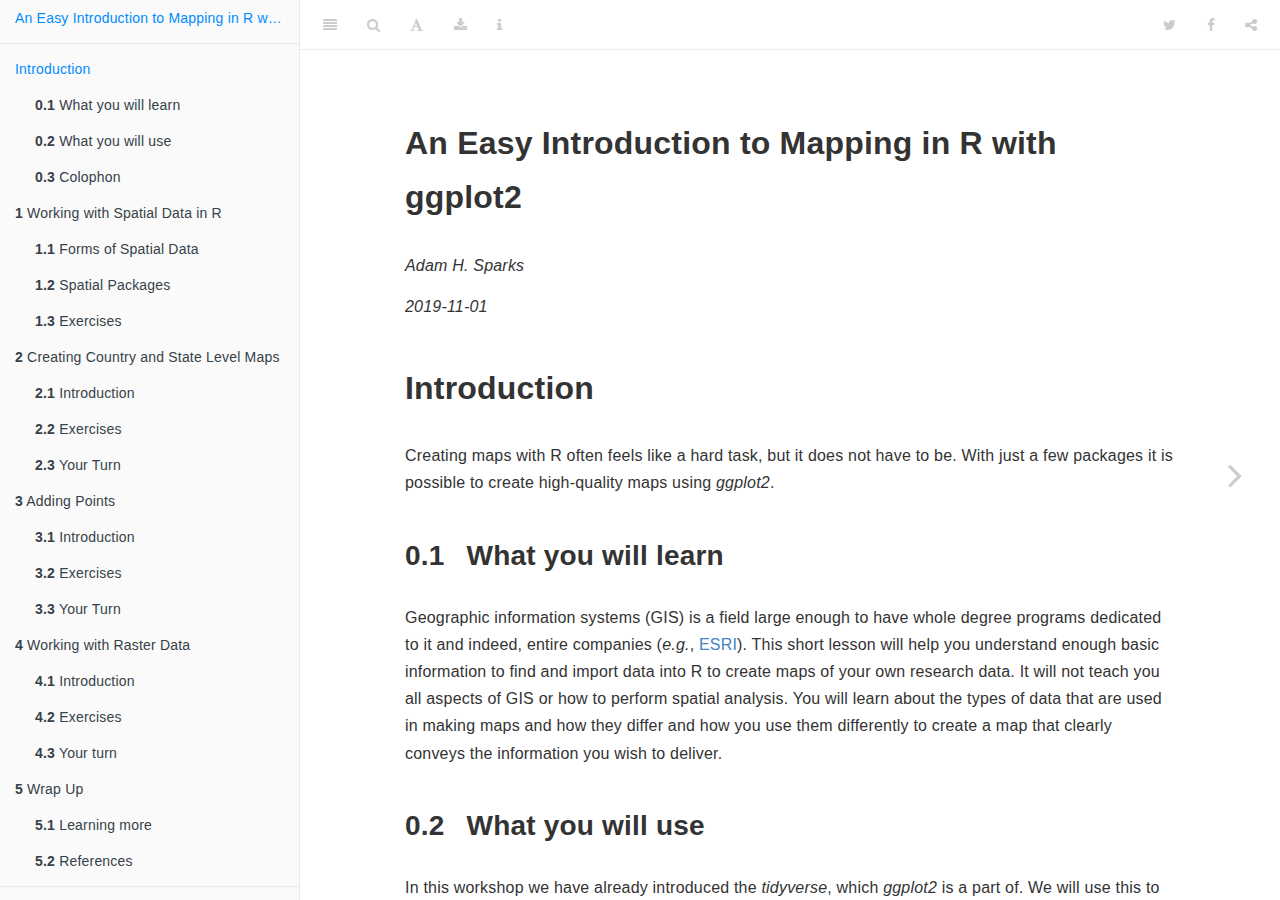
==== commit 76f40954: "Update warning message settings for lubridate" ====
--- a/_book/index.html
+++ b/_book/index.html
@@ -176,7 +176,7 @@
 <li class="chapter" data-level="4.3" data-path="working-with-raster-data.html"><a href="working-with-raster-data.html#your-turn-2"><i class="fa fa-check"></i><b>4.3</b> Your turn</a></li>
 </ul></li>
 <li class="chapter" data-level="5" data-path="wrap-up.html"><a href="wrap-up.html"><i class="fa fa-check"></i><b>5</b> Wrap Up</a><ul>
-<li class="chapter" data-level="5.1" data-path="wrap-up.html"><a href="wrap-up.html#further-reading"><i class="fa fa-check"></i><b>5.1</b> Further Reading</a></li>
+<li class="chapter" data-level="5.1" data-path="wrap-up.html"><a href="wrap-up.html#learning-more"><i class="fa fa-check"></i><b>5.1</b> Learning more</a></li>
 <li class="chapter" data-level="5.2" data-path="wrap-up.html"><a href="wrap-up.html#references"><i class="fa fa-check"></i><b>5.2</b> References</a></li>
 </ul></li>
 <li class="divider"></li>
@@ -238,152 +238,36 @@
 ##  date     2019-11-01                  
 ## 
 ## ─ Packages ──────────────────────────────────────────────────────────────
-##  package            * version date       lib
-##  assertthat           0.2.1   2019-03-21 [1]
-##  backports            1.1.5   2019-10-02 [1]
-##  bookdown           * 0.14    2019-10-01 [1]
-##  broom                0.5.2   2019-04-07 [1]
-##  cellranger           1.1.0   2016-07-27 [1]
-##  class                7.3-15  2019-01-01 [2]
-##  classInt             0.4-2   2019-10-17 [1]
-##  cli                  1.1.0   2019-03-19 [1]
-##  colorspace           1.4-1   2019-03-18 [1]
-##  crayon               1.3.4   2017-09-16 [1]
-##  DBI                  1.0.0   2018-05-02 [1]
-##  digest               0.6.22  2019-10-21 [1]
-##  dplyr              * 0.8.3   2019-07-04 [1]
-##  e1071                1.7-2   2019-06-05 [1]
-##  ellipsis             0.3.0   2019-09-20 [1]
-##  evaluate             0.14    2019-05-28 [1]
-##  fansi                0.4.0   2018-10-05 [1]
-##  forcats            * 0.4.0   2019-02-17 [1]
-##  generics             0.0.2   2018-11-29 [1]
-##  ggplot2            * 3.2.1   2019-08-10 [1]
-##  glue                 1.3.1   2019-03-12 [1]
-##  gtable               0.3.0   2019-03-25 [1]
-##  haven                2.1.1   2019-07-04 [1]
-##  hms                  0.5.2   2019-10-30 [1]
-##  htmltools            0.4.0   2019-10-04 [1]
-##  httr                 1.4.1   2019-08-05 [1]
-##  jsonlite             1.6     2018-12-07 [1]
-##  KernSmooth           2.23-15 2015-06-29 [2]
-##  knitr                1.25    2019-09-18 [1]
-##  later                1.0.0   2019-10-04 [1]
-##  lattice              0.20-38 2018-11-04 [2]
-##  lazyeval             0.2.2   2019-03-15 [1]
-##  lifecycle            0.1.0   2019-08-01 [1]
-##  lubridate          * 1.7.4   2018-04-11 [1]
-##  magrittr             1.5     2014-11-22 [1]
-##  modelr               0.1.5   2019-08-08 [1]
-##  munsell              0.5.0   2018-06-12 [1]
-##  nlme                 3.1-140 2019-05-12 [2]
-##  pillar               1.4.2   2019-06-29 [1]
-##  pkgconfig            2.0.3   2019-09-22 [1]
-##  purrr              * 0.3.3   2019-10-18 [1]
-##  R6                   2.4.0   2019-02-14 [1]
-##  Rcpp                 1.0.2   2019-07-25 [1]
-##  readr              * 1.3.1   2018-12-21 [1]
-##  readxl               1.3.1   2019-03-13 [1]
-##  rgeos                0.5-2   2019-10-03 [1]
-##  rlang                0.4.1   2019-10-24 [1]
-##  rmarkdown            1.16    2019-10-01 [1]
-##  rnaturalearth      * 0.1.0   2017-03-21 [1]
-##  rnaturalearthhires   0.2.0   2019-11-01 [1]
-##  rsthemes             0.0.2   2019-10-31 [1]
-##  rstudioapi           0.10    2019-03-19 [1]
-##  rvest                0.3.4   2019-05-15 [1]
-##  scales               1.0.0   2018-08-09 [1]
-##  sessioninfo          1.1.1   2018-11-05 [1]
-##  sf                   0.8-0   2019-09-17 [1]
-##  sp                   1.3-1   2018-06-05 [1]
-##  stringi              1.4.3   2019-03-12 [1]
-##  stringr            * 1.4.0   2019-02-10 [1]
-##  tibble             * 2.1.3   2019-06-06 [1]
-##  tidyr              * 1.0.0   2019-09-11 [1]
-##  tidyselect           0.2.5   2018-10-11 [1]
-##  tidyverse          * 1.2.1   2017-11-14 [1]
-##  units                0.6-5   2019-10-08 [1]
-##  utf8                 1.1.4   2018-05-24 [1]
-##  vctrs                0.2.0   2019-07-05 [1]
-##  viridisLite          0.3.0   2018-02-01 [1]
-##  withr                2.1.2   2018-03-15 [1]
-##  xfun                 0.10    2019-10-01 [1]
-##  xml2                 1.2.2   2019-08-09 [1]
-##  yaml                 2.2.0   2018-07-25 [1]
-##  zeallot              0.1.0   2018-01-28 [1]
-##  source                             
-##  CRAN (R 3.6.1)                     
-##  CRAN (R 3.6.1)                     
-##  CRAN (R 3.6.1)                     
-##  CRAN (R 3.6.1)                     
-##  CRAN (R 3.6.1)                     
-##  CRAN (R 3.6.1)                     
-##  CRAN (R 3.6.1)                     
-##  CRAN (R 3.6.1)                     
-##  CRAN (R 3.6.1)                     
-##  CRAN (R 3.6.1)                     
-##  CRAN (R 3.6.1)                     
-##  CRAN (R 3.6.1)                     
-##  CRAN (R 3.6.1)                     
-##  CRAN (R 3.6.1)                     
-##  CRAN (R 3.6.1)                     
-##  CRAN (R 3.6.1)                     
-##  CRAN (R 3.6.1)                     
-##  CRAN (R 3.6.1)                     
-##  CRAN (R 3.6.1)                     
-##  CRAN (R 3.6.1)                     
-##  CRAN (R 3.6.1)                     
-##  CRAN (R 3.6.1)                     
-##  CRAN (R 3.6.1)                     
-##  CRAN (R 3.6.1)                     
-##  CRAN (R 3.6.1)                     
-##  CRAN (R 3.6.1)                     
-##  CRAN (R 3.6.1)                     
-##  CRAN (R 3.6.1)                     
-##  CRAN (R 3.6.1)                     
-##  CRAN (R 3.6.1)                     
-##  CRAN (R 3.6.1)                     
-##  CRAN (R 3.6.1)                     
-##  CRAN (R 3.6.1)                     
-##  CRAN (R 3.6.1)                     
-##  CRAN (R 3.6.1)                     
-##  CRAN (R 3.6.1)                     
-##  CRAN (R 3.6.1)                     
-##  CRAN (R 3.6.1)                     
-##  CRAN (R 3.6.1)                     
-##  CRAN (R 3.6.1)                     
-##  CRAN (R 3.6.1)                     
-##  CRAN (R 3.6.1)                     
-##  CRAN (R 3.6.1)                     
-##  CRAN (R 3.6.1)                     
-##  CRAN (R 3.6.1)                     
-##  CRAN (R 3.6.1)                     
-##  CRAN (R 3.6.1)                     
-##  CRAN (R 3.6.1)                     
-##  CRAN (R 3.6.1)                     
-##  local                              
-##  Github (gadenbuie/rsthemes@c787f3c)
-##  CRAN (R 3.6.1)                     
-##  CRAN (R 3.6.1)                     
-##  CRAN (R 3.6.1)                     
-##  CRAN (R 3.6.1)                     
-##  CRAN (R 3.6.1)                     
-##  CRAN (R 3.6.1)                     
-##  CRAN (R 3.6.1)                     
-##  CRAN (R 3.6.1)                     
-##  CRAN (R 3.6.1)                     
-##  CRAN (R 3.6.1)                     
-##  CRAN (R 3.6.1)                     
-##  CRAN (R 3.6.1)                     
-##  CRAN (R 3.6.1)                     
-##  CRAN (R 3.6.1)                     
-##  CRAN (R 3.6.1)                     
-##  CRAN (R 3.6.1)                     
-##  CRAN (R 3.6.1)                     
-##  CRAN (R 3.6.1)                     
-##  CRAN (R 3.6.1)                     
-##  CRAN (R 3.6.1)                     
-##  CRAN (R 3.6.1)                     
+##  package     * version date       lib source                             
+##  assertthat    0.2.1   2019-03-21 [1] CRAN (R 3.6.1)                     
+##  backports     1.1.5   2019-10-02 [1] CRAN (R 3.6.1)                     
+##  bookdown      0.14    2019-10-01 [1] CRAN (R 3.6.1)                     
+##  cli           1.1.0   2019-03-19 [1] CRAN (R 3.6.1)                     
+##  crayon        1.3.4   2017-09-16 [1] CRAN (R 3.6.1)                     
+##  digest        0.6.22  2019-10-21 [1] CRAN (R 3.6.1)                     
+##  evaluate      0.14    2019-05-28 [1] CRAN (R 3.6.1)                     
+##  hms           0.5.2   2019-10-30 [1] CRAN (R 3.6.1)                     
+##  htmltools     0.4.0   2019-10-04 [1] CRAN (R 3.6.1)                     
+##  knitr         1.25    2019-09-18 [1] CRAN (R 3.6.1)                     
+##  later         1.0.0   2019-10-04 [1] CRAN (R 3.6.1)                     
+##  magrittr      1.5     2014-11-22 [1] CRAN (R 3.6.1)                     
+##  pillar        1.4.2   2019-06-29 [1] CRAN (R 3.6.1)                     
+##  pkgconfig     2.0.3   2019-09-22 [1] CRAN (R 3.6.1)                     
+##  Rcpp          1.0.2   2019-07-25 [1] CRAN (R 3.6.1)                     
+##  rlang         0.4.1   2019-10-24 [1] CRAN (R 3.6.1)                     
+##  rmarkdown     1.16    2019-10-01 [1] CRAN (R 3.6.1)                     
+##  rsthemes      0.0.2   2019-10-31 [1] Github (gadenbuie/rsthemes@c787f3c)
+##  rstudioapi    0.10    2019-03-19 [1] CRAN (R 3.6.1)                     
+##  sessioninfo   1.1.1   2018-11-05 [1] CRAN (R 3.6.1)                     
+##  stringi       1.4.3   2019-03-12 [1] CRAN (R 3.6.1)                     
+##  stringr       1.4.0   2019-02-10 [1] CRAN (R 3.6.1)                     
+##  tibble        2.1.3   2019-06-06 [1] CRAN (R 3.6.1)                     
+##  tinytex       0.17    2019-10-30 [1] CRAN (R 3.6.1)                     
+##  vctrs         0.2.0   2019-07-05 [1] CRAN (R 3.6.1)                     
+##  withr         2.1.2   2018-03-15 [1] CRAN (R 3.6.1)                     
+##  xfun          0.10    2019-10-01 [1] CRAN (R 3.6.1)                     
+##  yaml          2.2.0   2018-07-25 [1] CRAN (R 3.6.1)                     
+##  zeallot       0.1.0   2018-01-28 [1] CRAN (R 3.6.1)                     
 ## 
 ## [1] /home/adam/.local/lib/R
 ## [2] /usr/lib/R/library</code></pre>
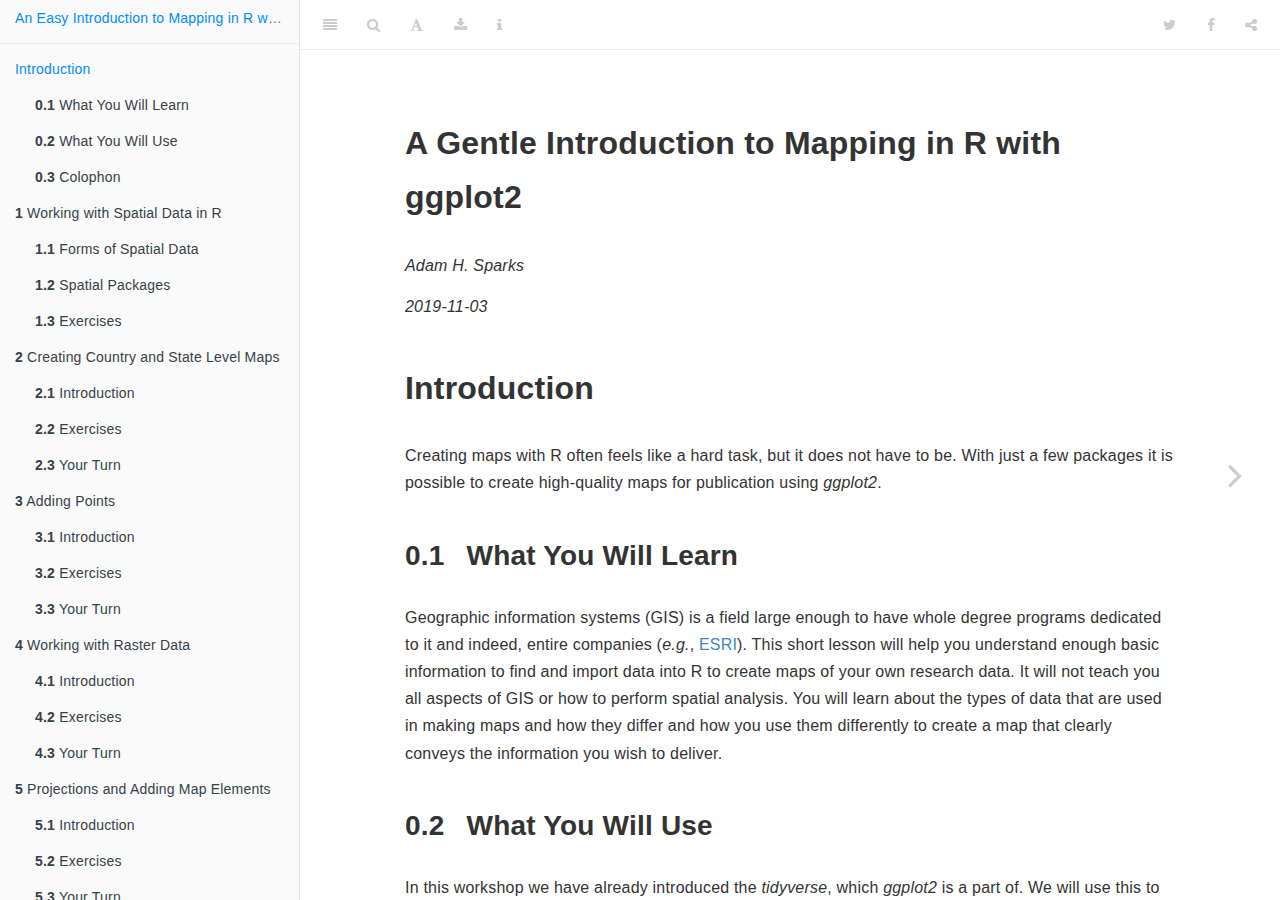
==== commit 3f8a54c4: "Add section on polishing and update other sections" ====
--- a/_book/index.html
+++ b/_book/index.html
@@ -4,11 +4,11 @@
 
   <meta charset="utf-8" />
   <meta http-equiv="X-UA-Compatible" content="IE=edge" />
-  <title>An Easy Introduction to Mapping in R with ggplot2</title>
+  <title>A Gentle Introduction to Mapping in R with ggplot2</title>
   <meta name="description" content="This book contains examples of how to make simple maps in ggplot2." />
   <meta name="generator" content="bookdown 0.14 and GitBook 2.6.7" />
 
-  <meta property="og:title" content="An Easy Introduction to Mapping in R with ggplot2" />
+  <meta property="og:title" content="A Gentle Introduction to Mapping in R with ggplot2" />
   <meta property="og:type" content="book" />
   
   
@@ -16,7 +16,7 @@
   
 
   <meta name="twitter:card" content="summary" />
-  <meta name="twitter:title" content="An Easy Introduction to Mapping in R with ggplot2" />
+  <meta name="twitter:title" content="A Gentle Introduction to Mapping in R with ggplot2" />
   
   <meta name="twitter:description" content="This book contains examples of how to make simple maps in ggplot2." />
   
@@ -24,7 +24,7 @@
 <meta name="author" content="Adam H. Sparks" />
 
 
-<meta name="date" content="2019-11-01" />
+<meta name="date" content="2019-11-03" />
 
   <meta name="viewport" content="width=device-width, initial-scale=1" />
   <meta name="apple-mobile-web-app-capable" content="yes" />
@@ -133,8 +133,8 @@
 
 <li class="divider"></li>
 <li class="chapter" data-level="" data-path="index.html"><a href="index.html"><i class="fa fa-check"></i>Introduction</a><ul>
-<li class="chapter" data-level="0.1" data-path="index.html"><a href="index.html#what-you-will-learn"><i class="fa fa-check"></i><b>0.1</b> What you will learn</a></li>
-<li class="chapter" data-level="0.2" data-path="index.html"><a href="index.html#what-you-will-use"><i class="fa fa-check"></i><b>0.2</b> What you will use</a></li>
+<li class="chapter" data-level="0.1" data-path="index.html"><a href="index.html#what-you-will-learn"><i class="fa fa-check"></i><b>0.1</b> What You Will Learn</a></li>
+<li class="chapter" data-level="0.2" data-path="index.html"><a href="index.html#what-you-will-use"><i class="fa fa-check"></i><b>0.2</b> What You Will Use</a></li>
 <li class="chapter" data-level="0.3" data-path="index.html"><a href="index.html#colophon"><i class="fa fa-check"></i><b>0.3</b> Colophon</a></li>
 </ul></li>
 <li class="chapter" data-level="1" data-path="intro.html"><a href="intro.html"><i class="fa fa-check"></i><b>1</b> Working with Spatial Data in R</a><ul>
@@ -164,20 +164,29 @@
 <li class="chapter" data-level="4" data-path="working-with-raster-data.html"><a href="working-with-raster-data.html"><i class="fa fa-check"></i><b>4</b> Working with Raster Data</a><ul>
 <li class="chapter" data-level="4.1" data-path="working-with-raster-data.html"><a href="working-with-raster-data.html#introduction-3"><i class="fa fa-check"></i><b>4.1</b> Introduction</a></li>
 <li class="chapter" data-level="4.2" data-path="working-with-raster-data.html"><a href="working-with-raster-data.html#exercises-3"><i class="fa fa-check"></i><b>4.2</b> Exercises</a><ul>
-<li class="chapter" data-level="4.2.1" data-path="working-with-raster-data.html"><a href="working-with-raster-data.html#download-climate-data-from-worldclim"><i class="fa fa-check"></i><b>4.2.1</b> Download climate data from Worldclim</a></li>
-<li class="chapter" data-level="4.2.2" data-path="working-with-raster-data.html"><a href="working-with-raster-data.html#convert-temperature-data"><i class="fa fa-check"></i><b>4.2.2</b> Convert temperature data</a></li>
-<li class="chapter" data-level="4.2.3" data-path="working-with-raster-data.html"><a href="working-with-raster-data.html#create-a-data-set-for-january"><i class="fa fa-check"></i><b>4.2.3</b> Create a data set for January</a></li>
-<li class="chapter" data-level="4.2.4" data-path="working-with-raster-data.html"><a href="working-with-raster-data.html#create-data-frame-for-ggplot2"><i class="fa fa-check"></i><b>4.2.4</b> Create data frame for ggplot2</a></li>
-<li class="chapter" data-level="4.2.5" data-path="working-with-raster-data.html"><a href="working-with-raster-data.html#plot-global-minimum-temperatures"><i class="fa fa-check"></i><b>4.2.5</b> Plot global minimum temperatures</a></li>
-<li class="chapter" data-level="4.2.6" data-path="working-with-raster-data.html"><a href="working-with-raster-data.html#brazil-minimum-temperature"><i class="fa fa-check"></i><b>4.2.6</b> Brazil minimum temperature</a></li>
-<li class="chapter" data-level="4.2.7" data-path="working-with-raster-data.html"><a href="working-with-raster-data.html#plot-brazil-minimum-temperature"><i class="fa fa-check"></i><b>4.2.7</b> Plot Brazil minimum temperature</a></li>
-<li class="chapter" data-level="4.2.8" data-path="working-with-raster-data.html"><a href="working-with-raster-data.html#adding-state-outlines"><i class="fa fa-check"></i><b>4.2.8</b> Adding state outlines</a></li>
-</ul></li>
-<li class="chapter" data-level="4.3" data-path="working-with-raster-data.html"><a href="working-with-raster-data.html#your-turn-2"><i class="fa fa-check"></i><b>4.3</b> Your turn</a></li>
-</ul></li>
-<li class="chapter" data-level="5" data-path="wrap-up.html"><a href="wrap-up.html"><i class="fa fa-check"></i><b>5</b> Wrap Up</a><ul>
-<li class="chapter" data-level="5.1" data-path="wrap-up.html"><a href="wrap-up.html#learning-more"><i class="fa fa-check"></i><b>5.1</b> Learning more</a></li>
-<li class="chapter" data-level="5.2" data-path="wrap-up.html"><a href="wrap-up.html#references"><i class="fa fa-check"></i><b>5.2</b> References</a></li>
+<li class="chapter" data-level="4.2.1" data-path="working-with-raster-data.html"><a href="working-with-raster-data.html#download-climate-data-from-worldclim"><i class="fa fa-check"></i><b>4.2.1</b> Download Climate Data from Worldclim</a></li>
+<li class="chapter" data-level="4.2.2" data-path="working-with-raster-data.html"><a href="working-with-raster-data.html#convert-temperature-data"><i class="fa fa-check"></i><b>4.2.2</b> Convert Temperature Data</a></li>
+<li class="chapter" data-level="4.2.3" data-path="working-with-raster-data.html"><a href="working-with-raster-data.html#create-a-data-set-for-january"><i class="fa fa-check"></i><b>4.2.3</b> Create a Data Set for January</a></li>
+<li class="chapter" data-level="4.2.4" data-path="working-with-raster-data.html"><a href="working-with-raster-data.html#create-data-frame-for-ggplot2"><i class="fa fa-check"></i><b>4.2.4</b> Create Data Frame for ggplot2</a></li>
+<li class="chapter" data-level="4.2.5" data-path="working-with-raster-data.html"><a href="working-with-raster-data.html#plot-global-minimum-temperatures"><i class="fa fa-check"></i><b>4.2.5</b> Plot Global Minimum Temperatures</a></li>
+<li class="chapter" data-level="4.2.6" data-path="working-with-raster-data.html"><a href="working-with-raster-data.html#brazil-minimum-temperature"><i class="fa fa-check"></i><b>4.2.6</b> Brazil Minimum Temperature</a></li>
+<li class="chapter" data-level="4.2.7" data-path="working-with-raster-data.html"><a href="working-with-raster-data.html#plot-brazil-minimum-temperature"><i class="fa fa-check"></i><b>4.2.7</b> Plot Brazil Minimum Temperature</a></li>
+<li class="chapter" data-level="4.2.8" data-path="working-with-raster-data.html"><a href="working-with-raster-data.html#adding-state-outlines"><i class="fa fa-check"></i><b>4.2.8</b> Adding State Outlines</a></li>
+</ul></li>
+<li class="chapter" data-level="4.3" data-path="working-with-raster-data.html"><a href="working-with-raster-data.html#your-turn-2"><i class="fa fa-check"></i><b>4.3</b> Your Turn</a></li>
+</ul></li>
+<li class="chapter" data-level="5" data-path="projections-and-adding-map-elements.html"><a href="projections-and-adding-map-elements.html"><i class="fa fa-check"></i><b>5</b> Projections and Adding Map Elements</a><ul>
+<li class="chapter" data-level="5.1" data-path="projections-and-adding-map-elements.html"><a href="projections-and-adding-map-elements.html#introduction-4"><i class="fa fa-check"></i><b>5.1</b> Introduction</a></li>
+<li class="chapter" data-level="5.2" data-path="projections-and-adding-map-elements.html"><a href="projections-and-adding-map-elements.html#exercises-4"><i class="fa fa-check"></i><b>5.2</b> Exercises</a><ul>
+<li class="chapter" data-level="5.2.1" data-path="projections-and-adding-map-elements.html"><a href="projections-and-adding-map-elements.html#re-project-data"><i class="fa fa-check"></i><b>5.2.1</b> Re-project Data</a></li>
+<li class="chapter" data-level="5.2.2" data-path="projections-and-adding-map-elements.html"><a href="projections-and-adding-map-elements.html#adding-north-arrows-and-scale-bars"><i class="fa fa-check"></i><b>5.2.2</b> Adding North Arrows and Scale Bars</a></li>
+<li class="chapter" data-level="5.2.3" data-path="projections-and-adding-map-elements.html"><a href="projections-and-adding-map-elements.html#adding-a-descriptive-title-and-data-source"><i class="fa fa-check"></i><b>5.2.3</b> Adding a Descriptive Title and Data Source</a></li>
+</ul></li>
+<li class="chapter" data-level="5.3" data-path="projections-and-adding-map-elements.html"><a href="projections-and-adding-map-elements.html#your-turn-3"><i class="fa fa-check"></i><b>5.3</b> Your Turn</a></li>
+</ul></li>
+<li class="chapter" data-level="6" data-path="wrap-up.html"><a href="wrap-up.html"><i class="fa fa-check"></i><b>6</b> Wrap Up</a><ul>
+<li class="chapter" data-level="6.1" data-path="wrap-up.html"><a href="wrap-up.html#learning-more"><i class="fa fa-check"></i><b>6.1</b> Learning more</a></li>
+<li class="chapter" data-level="6.2" data-path="wrap-up.html"><a href="wrap-up.html#references"><i class="fa fa-check"></i><b>6.2</b> References</a></li>
 </ul></li>
 <li class="divider"></li>
 <li><a href="https://github.com/adamhsparks/ggplot2_mapping" target="blank">Published with bookdown</a></li>
@@ -191,7 +200,7 @@
       <div class="body-inner">
         <div class="book-header" role="navigation">
           <h1>
-            <i class="fa fa-circle-o-notch fa-spin"></i><a href="./">An Easy Introduction to Mapping in R with ggplot2</a>
+            <i class="fa fa-circle-o-notch fa-spin"></i><a href="./">A Gentle Introduction to Mapping in R with ggplot2</a>
           </h1>
         </div>
 
@@ -200,23 +209,23 @@
 
             <section class="normal" id="section-">
 <div id="header">
-<h1 class="title">An Easy Introduction to Mapping in R with ggplot2</h1>
+<h1 class="title">A Gentle Introduction to Mapping in R with ggplot2</h1>
 <p class="author"><em>Adam H. Sparks</em></p>
-<p class="date"><em>2019-11-01</em></p>
+<p class="date"><em>2019-11-03</em></p>
 </div>
 <div id="introduction" class="section level1 unnumbered">
 <h1>Introduction</h1>
 <p>Creating maps with R often feels like a hard task, but it does not have to be.
-With just a few packages it is possible to create high-quality maps using <em>ggplot2</em>.</p>
+With just a few packages it is possible to create high-quality maps for publication using <em>ggplot2</em>.</p>
 <div id="what-you-will-learn" class="section level2">
-<h2><span class="header-section-number">0.1</span> What you will learn</h2>
+<h2><span class="header-section-number">0.1</span> What You Will Learn</h2>
 <p>Geographic information systems (GIS) is a field large enough to have whole degree programs dedicated to it and indeed, entire companies (<em>e.g.</em>, <a href="https://www.esri.com/en-us/home">ESRI</a>).
 This short lesson will help you understand enough basic information to find and import data into R to create maps of your own research data.
 It will not teach you all aspects of GIS or how to perform spatial analysis.
 You will learn about the types of data that are used in making maps and how they differ and how you use them differently to create a map that clearly conveys the information you wish to deliver.</p>
 </div>
 <div id="what-you-will-use" class="section level2">
-<h2><span class="header-section-number">0.2</span> What you will use</h2>
+<h2><span class="header-section-number">0.2</span> What You Will Use</h2>
 <p>In this workshop we have already introduced the <em>tidyverse</em>, which <em>ggplot2</em> is a part of.
 We will use this to create our maps along with other packages for handling spatial data and importing data.</p>
 </div>
@@ -235,39 +244,175 @@
 ##  collate  en_AU.UTF-8                 
 ##  ctype    en_AU.UTF-8                 
 ##  tz       America/Sao_Paulo           
-##  date     2019-11-01                  
+##  date     2019-11-03                  
 ## 
 ## ─ Packages ──────────────────────────────────────────────────────────────
-##  package     * version date       lib source                             
-##  assertthat    0.2.1   2019-03-21 [1] CRAN (R 3.6.1)                     
-##  backports     1.1.5   2019-10-02 [1] CRAN (R 3.6.1)                     
-##  bookdown      0.14    2019-10-01 [1] CRAN (R 3.6.1)                     
-##  cli           1.1.0   2019-03-19 [1] CRAN (R 3.6.1)                     
-##  crayon        1.3.4   2017-09-16 [1] CRAN (R 3.6.1)                     
-##  digest        0.6.22  2019-10-21 [1] CRAN (R 3.6.1)                     
-##  evaluate      0.14    2019-05-28 [1] CRAN (R 3.6.1)                     
-##  hms           0.5.2   2019-10-30 [1] CRAN (R 3.6.1)                     
-##  htmltools     0.4.0   2019-10-04 [1] CRAN (R 3.6.1)                     
-##  knitr         1.25    2019-09-18 [1] CRAN (R 3.6.1)                     
-##  later         1.0.0   2019-10-04 [1] CRAN (R 3.6.1)                     
-##  magrittr      1.5     2014-11-22 [1] CRAN (R 3.6.1)                     
-##  pillar        1.4.2   2019-06-29 [1] CRAN (R 3.6.1)                     
-##  pkgconfig     2.0.3   2019-09-22 [1] CRAN (R 3.6.1)                     
-##  Rcpp          1.0.2   2019-07-25 [1] CRAN (R 3.6.1)                     
-##  rlang         0.4.1   2019-10-24 [1] CRAN (R 3.6.1)                     
-##  rmarkdown     1.16    2019-10-01 [1] CRAN (R 3.6.1)                     
-##  rsthemes      0.0.2   2019-10-31 [1] Github (gadenbuie/rsthemes@c787f3c)
-##  rstudioapi    0.10    2019-03-19 [1] CRAN (R 3.6.1)                     
-##  sessioninfo   1.1.1   2018-11-05 [1] CRAN (R 3.6.1)                     
-##  stringi       1.4.3   2019-03-12 [1] CRAN (R 3.6.1)                     
-##  stringr       1.4.0   2019-02-10 [1] CRAN (R 3.6.1)                     
-##  tibble        2.1.3   2019-06-06 [1] CRAN (R 3.6.1)                     
-##  tinytex       0.17    2019-10-30 [1] CRAN (R 3.6.1)                     
-##  vctrs         0.2.0   2019-07-05 [1] CRAN (R 3.6.1)                     
-##  withr         2.1.2   2018-03-15 [1] CRAN (R 3.6.1)                     
-##  xfun          0.10    2019-10-01 [1] CRAN (R 3.6.1)                     
-##  yaml          2.2.0   2018-07-25 [1] CRAN (R 3.6.1)                     
-##  zeallot       0.1.0   2018-01-28 [1] CRAN (R 3.6.1)                     
+##  package            * version date       lib
+##  assertthat           0.2.1   2019-03-21 [1]
+##  backports            1.1.5   2019-10-02 [1]
+##  bookdown             0.14    2019-10-01 [1]
+##  broom                0.5.2   2019-04-07 [1]
+##  cellranger           1.1.0   2016-07-27 [1]
+##  class                7.3-15  2019-01-01 [2]
+##  classInt             0.4-2   2019-10-17 [1]
+##  cli                  1.1.0   2019-03-19 [1]
+##  codetools            0.2-16  2018-12-24 [2]
+##  colorspace           1.4-1   2019-03-18 [1]
+##  crayon               1.3.4   2017-09-16 [1]
+##  DBI                  1.0.0   2018-05-02 [1]
+##  digest               0.6.22  2019-10-21 [1]
+##  dplyr              * 0.8.3   2019-07-04 [1]
+##  e1071                1.7-2   2019-06-05 [1]
+##  ellipsis             0.3.0   2019-09-20 [1]
+##  evaluate             0.14    2019-05-28 [1]
+##  fansi                0.4.0   2018-10-05 [1]
+##  forcats            * 0.4.0   2019-02-17 [1]
+##  generics             0.0.2   2018-11-29 [1]
+##  ggplot2            * 3.2.1   2019-08-10 [1]
+##  ggspatial          * 1.0.3   2018-12-14 [1]
+##  glue                 1.3.1   2019-03-12 [1]
+##  gridExtra          * 2.3     2017-09-09 [1]
+##  gtable               0.3.0   2019-03-25 [1]
+##  haven                2.1.1   2019-07-04 [1]
+##  hms                  0.5.2   2019-10-30 [1]
+##  htmltools            0.4.0   2019-10-04 [1]
+##  httpuv               1.5.2   2019-09-11 [1]
+##  httr                 1.4.1   2019-08-05 [1]
+##  jsonlite             1.6     2018-12-07 [1]
+##  KernSmooth           2.23-15 2015-06-29 [2]
+##  knitr                1.25    2019-09-18 [1]
+##  labeling             0.3     2014-08-23 [1]
+##  later                1.0.0   2019-10-04 [1]
+##  lattice              0.20-38 2018-11-04 [2]
+##  lazyeval             0.2.2   2019-03-15 [1]
+##  lifecycle            0.1.0   2019-08-01 [1]
+##  lubridate          * 1.7.4   2018-04-11 [1]
+##  magrittr             1.5     2014-11-22 [1]
+##  modelr               0.1.5   2019-08-08 [1]
+##  munsell              0.5.0   2018-06-12 [1]
+##  nlme                 3.1-140 2019-05-12 [2]
+##  pillar               1.4.2   2019-06-29 [1]
+##  pkgconfig            2.0.3   2019-09-22 [1]
+##  promises             1.1.0   2019-10-04 [1]
+##  purrr              * 0.3.3   2019-10-18 [1]
+##  R6                   2.4.0   2019-02-14 [1]
+##  raster             * 3.0-7   2019-09-24 [1]
+##  Rcpp                 1.0.2   2019-07-25 [1]
+##  readr              * 1.3.1   2018-12-21 [1]
+##  readxl               1.3.1   2019-03-13 [1]
+##  rgdal                1.4-7   2019-10-28 [1]
+##  rgeos                0.5-2   2019-10-03 [1]
+##  rlang                0.4.1   2019-10-24 [1]
+##  rmarkdown            1.16    2019-10-01 [1]
+##  rnaturalearth      * 0.1.0   2017-03-21 [1]
+##  rnaturalearthhires   0.2.0   2019-11-01 [1]
+##  rsthemes             0.0.3   2019-11-03 [1]
+##  rstudioapi           0.10    2019-03-19 [1]
+##  rvest                0.3.4   2019-05-15 [1]
+##  scales               1.0.0   2018-08-09 [1]
+##  servr                0.15    2019-08-07 [1]
+##  sessioninfo          1.1.1   2018-11-05 [1]
+##  sf                 * 0.8-0   2019-09-17 [1]
+##  sp                 * 1.3-1   2018-06-05 [1]
+##  stringi              1.4.3   2019-03-12 [1]
+##  stringr            * 1.4.0   2019-02-10 [1]
+##  tibble             * 2.1.3   2019-06-06 [1]
+##  tidyr              * 1.0.0   2019-09-11 [1]
+##  tidyselect           0.2.5   2018-10-11 [1]
+##  tidyverse          * 1.2.1   2017-11-14 [1]
+##  tinytex              0.17    2019-10-30 [1]
+##  units                0.6-5   2019-10-08 [1]
+##  utf8                 1.1.4   2018-05-24 [1]
+##  vctrs                0.2.0   2019-07-05 [1]
+##  viridisLite          0.3.0   2018-02-01 [1]
+##  withr                2.1.2   2018-03-15 [1]
+##  xfun                 0.10    2019-10-01 [1]
+##  xml2                 1.2.2   2019-08-09 [1]
+##  yaml                 2.2.0   2018-07-25 [1]
+##  zeallot              0.1.0   2018-01-28 [1]
+##  source                             
+##  CRAN (R 3.6.1)                     
+##  CRAN (R 3.6.1)                     
+##  CRAN (R 3.6.1)                     
+##  CRAN (R 3.6.1)                     
+##  CRAN (R 3.6.1)                     
+##  CRAN (R 3.6.1)                     
+##  CRAN (R 3.6.1)                     
+##  CRAN (R 3.6.1)                     
+##  CRAN (R 3.6.1)                     
+##  CRAN (R 3.6.1)                     
+##  CRAN (R 3.6.1)                     
+##  CRAN (R 3.6.1)                     
+##  CRAN (R 3.6.1)                     
+##  CRAN (R 3.6.1)                     
+##  CRAN (R 3.6.1)                     
+##  CRAN (R 3.6.1)                     
+##  CRAN (R 3.6.1)                     
+##  CRAN (R 3.6.1)                     
+##  CRAN (R 3.6.1)                     
+##  CRAN (R 3.6.1)                     
+##  CRAN (R 3.6.1)                     
+##  CRAN (R 3.6.1)                     
+##  CRAN (R 3.6.1)                     
+##  CRAN (R 3.6.1)                     
+##  CRAN (R 3.6.1)                     
+##  CRAN (R 3.6.1)                     
+##  CRAN (R 3.6.1)                     
+##  CRAN (R 3.6.1)                     
+##  CRAN (R 3.6.1)                     
+##  CRAN (R 3.6.1)                     
+##  CRAN (R 3.6.1)                     
+##  CRAN (R 3.6.1)                     
+##  CRAN (R 3.6.1)                     
+##  CRAN (R 3.6.1)                     
+##  CRAN (R 3.6.1)                     
+##  CRAN (R 3.6.1)                     
+##  CRAN (R 3.6.1)                     
+##  CRAN (R 3.6.1)                     
+##  CRAN (R 3.6.1)                     
+##  CRAN (R 3.6.1)                     
+##  CRAN (R 3.6.1)                     
+##  CRAN (R 3.6.1)                     
+##  CRAN (R 3.6.1)                     
+##  CRAN (R 3.6.1)                     
+##  CRAN (R 3.6.1)                     
+##  CRAN (R 3.6.1)                     
+##  CRAN (R 3.6.1)                     
+##  CRAN (R 3.6.1)                     
+##  CRAN (R 3.6.1)                     
+##  CRAN (R 3.6.1)                     
+##  CRAN (R 3.6.1)                     
+##  CRAN (R 3.6.1)                     
+##  CRAN (R 3.6.1)                     
+##  CRAN (R 3.6.1)                     
+##  CRAN (R 3.6.1)                     
+##  CRAN (R 3.6.1)                     
+##  CRAN (R 3.6.1)                     
+##  local                              
+##  Github (gadenbuie/rsthemes@d1a82c9)
+##  CRAN (R 3.6.1)                     
+##  CRAN (R 3.6.1)                     
+##  CRAN (R 3.6.1)                     
+##  CRAN (R 3.6.1)                     
+##  CRAN (R 3.6.1)                     
+##  CRAN (R 3.6.1)                     
+##  CRAN (R 3.6.1)                     
+##  CRAN (R 3.6.1)                     
+##  CRAN (R 3.6.1)                     
+##  CRAN (R 3.6.1)                     
+##  CRAN (R 3.6.1)                     
+##  CRAN (R 3.6.1)                     
+##  CRAN (R 3.6.1)                     
+##  CRAN (R 3.6.1)                     
+##  CRAN (R 3.6.1)                     
+##  CRAN (R 3.6.1)                     
+##  CRAN (R 3.6.1)                     
+##  CRAN (R 3.6.1)                     
+##  CRAN (R 3.6.1)                     
+##  CRAN (R 3.6.1)                     
+##  CRAN (R 3.6.1)                     
+##  CRAN (R 3.6.1)                     
+##  CRAN (R 3.6.1)                     
 ## 
 ## [1] /home/adam/.local/lib/R
 ## [2] /usr/lib/R/library</code></pre>
--- a/_book/style.css
+++ b/_book/style.css
@@ -12,3 +12,14 @@
 pre code {
   white-space: inherit;
 }
+.exercise {
+    padding-left: 2em;
+    border: 1px solid;
+    border-color: #ffffff;
+    /* color: #ffffff; white*/
+    color: #696969; /* dark grey*/
+    /* background-color: #26a69a; dark teal*/
+    background-color: #96D3CE; medium teal
+    /* background-color: #D3EDEA; */
+
+}
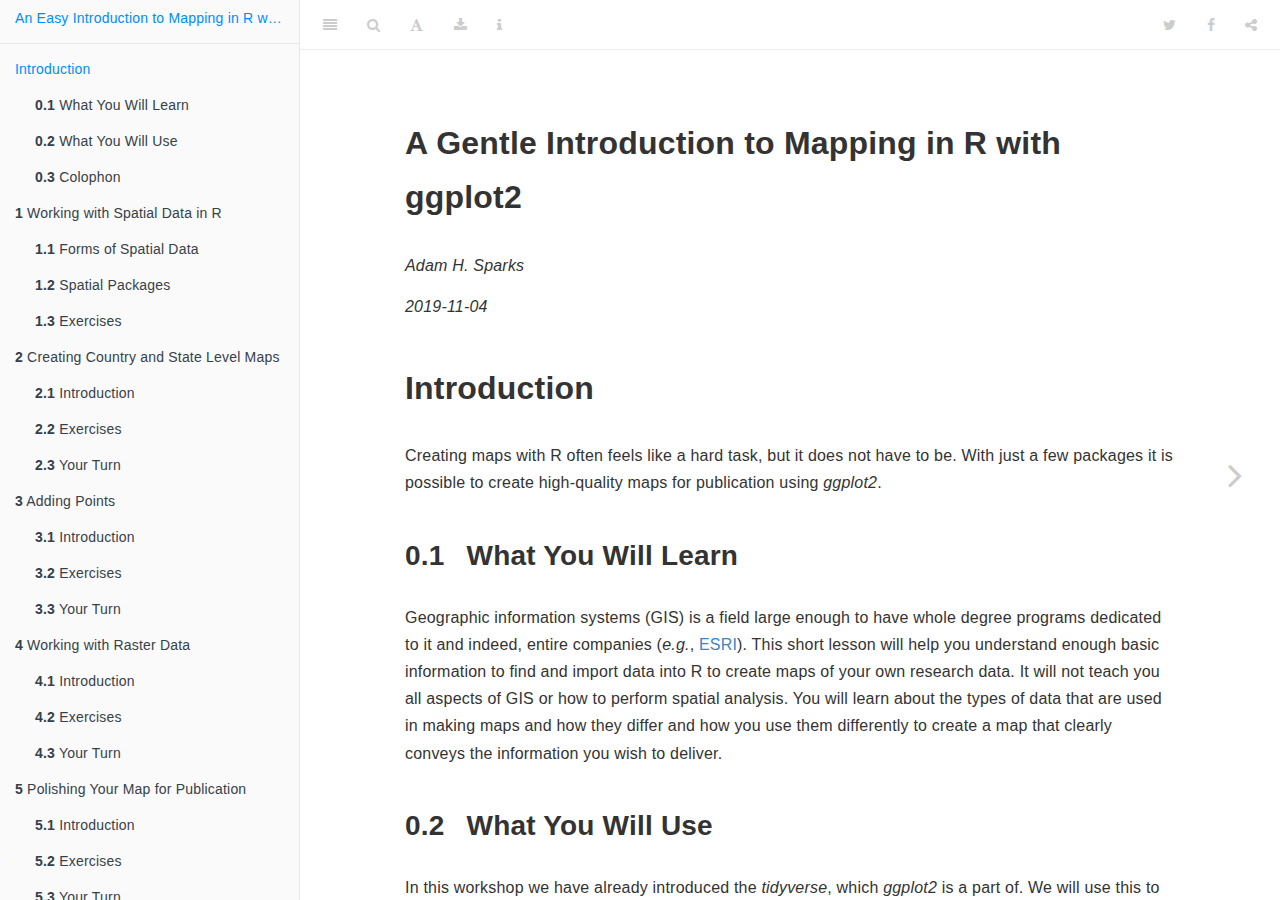
==== commit df51bb58: "Polish the book a bit more" ====
--- a/_book/index.html
+++ b/_book/index.html
@@ -24,7 +24,7 @@
 <meta name="author" content="Adam H. Sparks" />
 
 
-<meta name="date" content="2019-11-03" />
+<meta name="date" content="2019-11-04" />
 
   <meta name="viewport" content="width=device-width, initial-scale=1" />
   <meta name="apple-mobile-web-app-capable" content="yes" />
@@ -157,7 +157,7 @@
 <li class="chapter" data-level="3.1" data-path="adding-points.html"><a href="adding-points.html#introduction-2"><i class="fa fa-check"></i><b>3.1</b> Introduction</a></li>
 <li class="chapter" data-level="3.2" data-path="adding-points.html"><a href="adding-points.html#exercises-2"><i class="fa fa-check"></i><b>3.2</b> Exercises</a><ul>
 <li class="chapter" data-level="3.2.1" data-path="adding-points.html"><a href="adding-points.html#import-soybean-rust-observations"><i class="fa fa-check"></i><b>3.2.1</b> Import Soybean Rust Observations</a></li>
-<li class="chapter" data-level="3.2.2" data-path="adding-points.html"><a href="adding-points.html#add-soybean-rust-observations-to-br-ggplot2-object"><i class="fa fa-check"></i><b>3.2.2</b> Add Soybean Rust Observations to <code>br</code> ggplot2 Object</a></li>
+<li class="chapter" data-level="3.2.2" data-path="adding-points.html"><a href="adding-points.html#add-soybean-rust-observations-to-our-ggplot2-object"><i class="fa fa-check"></i><b>3.2.2</b> Add Soybean Rust Observations to Our ggplot2 Object</a></li>
 </ul></li>
 <li class="chapter" data-level="3.3" data-path="adding-points.html"><a href="adding-points.html#your-turn-1"><i class="fa fa-check"></i><b>3.3</b> Your Turn</a></li>
 </ul></li>
@@ -175,14 +175,14 @@
 </ul></li>
 <li class="chapter" data-level="4.3" data-path="working-with-raster-data.html"><a href="working-with-raster-data.html#your-turn-2"><i class="fa fa-check"></i><b>4.3</b> Your Turn</a></li>
 </ul></li>
-<li class="chapter" data-level="5" data-path="projections-and-adding-map-elements.html"><a href="projections-and-adding-map-elements.html"><i class="fa fa-check"></i><b>5</b> Projections and Adding Map Elements</a><ul>
-<li class="chapter" data-level="5.1" data-path="projections-and-adding-map-elements.html"><a href="projections-and-adding-map-elements.html#introduction-4"><i class="fa fa-check"></i><b>5.1</b> Introduction</a></li>
-<li class="chapter" data-level="5.2" data-path="projections-and-adding-map-elements.html"><a href="projections-and-adding-map-elements.html#exercises-4"><i class="fa fa-check"></i><b>5.2</b> Exercises</a><ul>
-<li class="chapter" data-level="5.2.1" data-path="projections-and-adding-map-elements.html"><a href="projections-and-adding-map-elements.html#re-project-data"><i class="fa fa-check"></i><b>5.2.1</b> Re-project Data</a></li>
-<li class="chapter" data-level="5.2.2" data-path="projections-and-adding-map-elements.html"><a href="projections-and-adding-map-elements.html#adding-north-arrows-and-scale-bars"><i class="fa fa-check"></i><b>5.2.2</b> Adding North Arrows and Scale Bars</a></li>
-<li class="chapter" data-level="5.2.3" data-path="projections-and-adding-map-elements.html"><a href="projections-and-adding-map-elements.html#adding-a-descriptive-title-and-data-source"><i class="fa fa-check"></i><b>5.2.3</b> Adding a Descriptive Title and Data Source</a></li>
-</ul></li>
-<li class="chapter" data-level="5.3" data-path="projections-and-adding-map-elements.html"><a href="projections-and-adding-map-elements.html#your-turn-3"><i class="fa fa-check"></i><b>5.3</b> Your Turn</a></li>
+<li class="chapter" data-level="5" data-path="polishing-your-map-for-publication.html"><a href="polishing-your-map-for-publication.html"><i class="fa fa-check"></i><b>5</b> Polishing Your Map for Publication</a><ul>
+<li class="chapter" data-level="5.1" data-path="polishing-your-map-for-publication.html"><a href="polishing-your-map-for-publication.html#introduction-4"><i class="fa fa-check"></i><b>5.1</b> Introduction</a></li>
+<li class="chapter" data-level="5.2" data-path="polishing-your-map-for-publication.html"><a href="polishing-your-map-for-publication.html#exercises-4"><i class="fa fa-check"></i><b>5.2</b> Exercises</a><ul>
+<li class="chapter" data-level="5.2.1" data-path="polishing-your-map-for-publication.html"><a href="polishing-your-map-for-publication.html#re-project-data"><i class="fa fa-check"></i><b>5.2.1</b> Re-project Data</a></li>
+<li class="chapter" data-level="5.2.2" data-path="polishing-your-map-for-publication.html"><a href="polishing-your-map-for-publication.html#adding-north-arrows-and-scale-bars"><i class="fa fa-check"></i><b>5.2.2</b> Adding North Arrows and Scale Bars</a></li>
+<li class="chapter" data-level="5.2.3" data-path="polishing-your-map-for-publication.html"><a href="polishing-your-map-for-publication.html#adding-a-descriptive-title-and-data-source"><i class="fa fa-check"></i><b>5.2.3</b> Adding a Descriptive Title and Data Source</a></li>
+</ul></li>
+<li class="chapter" data-level="5.3" data-path="polishing-your-map-for-publication.html"><a href="polishing-your-map-for-publication.html#your-turn-3"><i class="fa fa-check"></i><b>5.3</b> Your Turn</a></li>
 </ul></li>
 <li class="chapter" data-level="6" data-path="wrap-up.html"><a href="wrap-up.html"><i class="fa fa-check"></i><b>6</b> Wrap Up</a><ul>
 <li class="chapter" data-level="6.1" data-path="wrap-up.html"><a href="wrap-up.html#learning-more"><i class="fa fa-check"></i><b>6.1</b> Learning more</a></li>
@@ -211,7 +211,7 @@
 <div id="header">
 <h1 class="title">A Gentle Introduction to Mapping in R with ggplot2</h1>
 <p class="author"><em>Adam H. Sparks</em></p>
-<p class="date"><em>2019-11-03</em></p>
+<p class="date"><em>2019-11-04</em></p>
 </div>
 <div id="introduction" class="section level1 unnumbered">
 <h1>Introduction</h1>
@@ -244,7 +244,7 @@
 ##  collate  en_AU.UTF-8                 
 ##  ctype    en_AU.UTF-8                 
 ##  tz       America/Sao_Paulo           
-##  date     2019-11-03                  
+##  date     2019-11-04                  
 ## 
 ## ─ Packages ──────────────────────────────────────────────────────────────
 ##  package            * version date       lib
@@ -269,19 +269,15 @@
 ##  forcats            * 0.4.0   2019-02-17 [1]
 ##  generics             0.0.2   2018-11-29 [1]
 ##  ggplot2            * 3.2.1   2019-08-10 [1]
-##  ggspatial          * 1.0.3   2018-12-14 [1]
 ##  glue                 1.3.1   2019-03-12 [1]
-##  gridExtra          * 2.3     2017-09-09 [1]
 ##  gtable               0.3.0   2019-03-25 [1]
 ##  haven                2.1.1   2019-07-04 [1]
 ##  hms                  0.5.2   2019-10-30 [1]
 ##  htmltools            0.4.0   2019-10-04 [1]
-##  httpuv               1.5.2   2019-09-11 [1]
 ##  httr                 1.4.1   2019-08-05 [1]
 ##  jsonlite             1.6     2018-12-07 [1]
 ##  KernSmooth           2.23-15 2015-06-29 [2]
 ##  knitr                1.25    2019-09-18 [1]
-##  labeling             0.3     2014-08-23 [1]
 ##  later                1.0.0   2019-10-04 [1]
 ##  lattice              0.20-38 2018-11-04 [2]
 ##  lazyeval             0.2.2   2019-03-15 [1]
@@ -293,14 +289,12 @@
 ##  nlme                 3.1-140 2019-05-12 [2]
 ##  pillar               1.4.2   2019-06-29 [1]
 ##  pkgconfig            2.0.3   2019-09-22 [1]
-##  promises             1.1.0   2019-10-04 [1]
 ##  purrr              * 0.3.3   2019-10-18 [1]
 ##  R6                   2.4.0   2019-02-14 [1]
 ##  raster             * 3.0-7   2019-09-24 [1]
 ##  Rcpp                 1.0.2   2019-07-25 [1]
 ##  readr              * 1.3.1   2018-12-21 [1]
 ##  readxl               1.3.1   2019-03-13 [1]
-##  rgdal                1.4-7   2019-10-28 [1]
 ##  rgeos                0.5-2   2019-10-03 [1]
 ##  rlang                0.4.1   2019-10-24 [1]
 ##  rmarkdown            1.16    2019-10-01 [1]
@@ -310,9 +304,8 @@
 ##  rstudioapi           0.10    2019-03-19 [1]
 ##  rvest                0.3.4   2019-05-15 [1]
 ##  scales               1.0.0   2018-08-09 [1]
-##  servr                0.15    2019-08-07 [1]
 ##  sessioninfo          1.1.1   2018-11-05 [1]
-##  sf                 * 0.8-0   2019-09-17 [1]
+##  sf                   0.8-0   2019-09-17 [1]
 ##  sp                 * 1.3-1   2018-06-05 [1]
 ##  stringi              1.4.3   2019-03-12 [1]
 ##  stringr            * 1.4.0   2019-02-10 [1]
@@ -382,15 +375,8 @@
 ##  CRAN (R 3.6.1)                     
 ##  CRAN (R 3.6.1)                     
 ##  CRAN (R 3.6.1)                     
-##  CRAN (R 3.6.1)                     
-##  CRAN (R 3.6.1)                     
-##  CRAN (R 3.6.1)                     
-##  CRAN (R 3.6.1)                     
-##  CRAN (R 3.6.1)                     
-##  CRAN (R 3.6.1)                     
 ##  local                              
 ##  Github (gadenbuie/rsthemes@d1a82c9)
-##  CRAN (R 3.6.1)                     
 ##  CRAN (R 3.6.1)                     
 ##  CRAN (R 3.6.1)                     
 ##  CRAN (R 3.6.1)                     
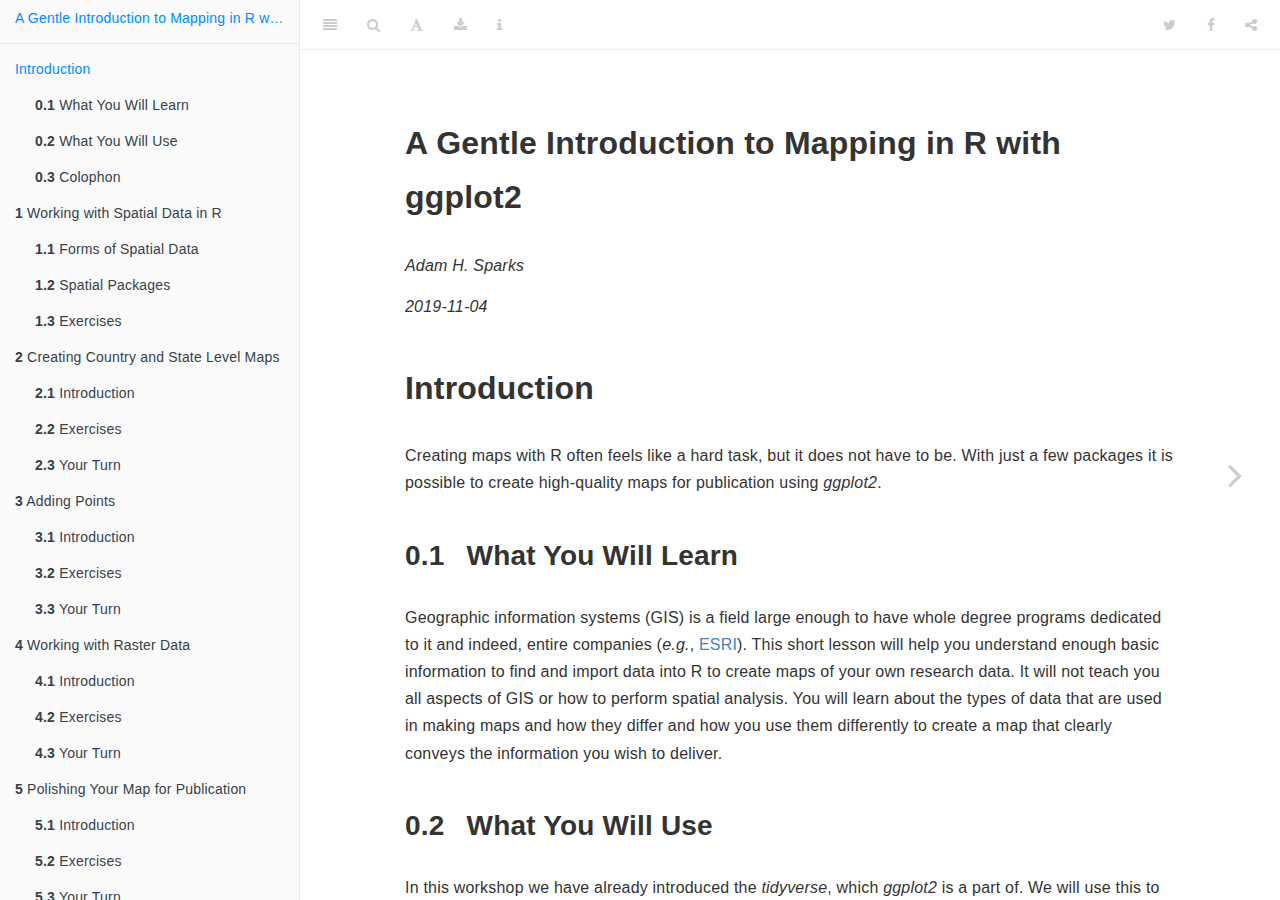
==== commit 40db8e4b: "Add citation and fix faceting example per Kaique's suggestion" ====
--- a/_book/index.html
+++ b/_book/index.html
@@ -129,7 +129,7 @@
       <nav role="navigation">
 
 <ul class="summary">
-<li><a href="./">An Easy Introduction to Mapping in R with ggplot2</a></li>
+<li><a href="./">A Gentle Introduction to Mapping in R with ggplot2</a></li>
 
 <li class="divider"></li>
 <li class="chapter" data-level="" data-path="index.html"><a href="index.html"><i class="fa fa-check"></i>Introduction</a><ul>
@@ -247,158 +247,35 @@
 ##  date     2019-11-04                  
 ## 
 ## ─ Packages ──────────────────────────────────────────────────────────────
-##  package            * version date       lib
-##  assertthat           0.2.1   2019-03-21 [1]
-##  backports            1.1.5   2019-10-02 [1]
-##  bookdown             0.14    2019-10-01 [1]
-##  broom                0.5.2   2019-04-07 [1]
-##  cellranger           1.1.0   2016-07-27 [1]
-##  class                7.3-15  2019-01-01 [2]
-##  classInt             0.4-2   2019-10-17 [1]
-##  cli                  1.1.0   2019-03-19 [1]
-##  codetools            0.2-16  2018-12-24 [2]
-##  colorspace           1.4-1   2019-03-18 [1]
-##  crayon               1.3.4   2017-09-16 [1]
-##  DBI                  1.0.0   2018-05-02 [1]
-##  digest               0.6.22  2019-10-21 [1]
-##  dplyr              * 0.8.3   2019-07-04 [1]
-##  e1071                1.7-2   2019-06-05 [1]
-##  ellipsis             0.3.0   2019-09-20 [1]
-##  evaluate             0.14    2019-05-28 [1]
-##  fansi                0.4.0   2018-10-05 [1]
-##  forcats            * 0.4.0   2019-02-17 [1]
-##  generics             0.0.2   2018-11-29 [1]
-##  ggplot2            * 3.2.1   2019-08-10 [1]
-##  glue                 1.3.1   2019-03-12 [1]
-##  gtable               0.3.0   2019-03-25 [1]
-##  haven                2.1.1   2019-07-04 [1]
-##  hms                  0.5.2   2019-10-30 [1]
-##  htmltools            0.4.0   2019-10-04 [1]
-##  httr                 1.4.1   2019-08-05 [1]
-##  jsonlite             1.6     2018-12-07 [1]
-##  KernSmooth           2.23-15 2015-06-29 [2]
-##  knitr                1.25    2019-09-18 [1]
-##  later                1.0.0   2019-10-04 [1]
-##  lattice              0.20-38 2018-11-04 [2]
-##  lazyeval             0.2.2   2019-03-15 [1]
-##  lifecycle            0.1.0   2019-08-01 [1]
-##  lubridate          * 1.7.4   2018-04-11 [1]
-##  magrittr             1.5     2014-11-22 [1]
-##  modelr               0.1.5   2019-08-08 [1]
-##  munsell              0.5.0   2018-06-12 [1]
-##  nlme                 3.1-140 2019-05-12 [2]
-##  pillar               1.4.2   2019-06-29 [1]
-##  pkgconfig            2.0.3   2019-09-22 [1]
-##  purrr              * 0.3.3   2019-10-18 [1]
-##  R6                   2.4.0   2019-02-14 [1]
-##  raster             * 3.0-7   2019-09-24 [1]
-##  Rcpp                 1.0.2   2019-07-25 [1]
-##  readr              * 1.3.1   2018-12-21 [1]
-##  readxl               1.3.1   2019-03-13 [1]
-##  rgeos                0.5-2   2019-10-03 [1]
-##  rlang                0.4.1   2019-10-24 [1]
-##  rmarkdown            1.16    2019-10-01 [1]
-##  rnaturalearth      * 0.1.0   2017-03-21 [1]
-##  rnaturalearthhires   0.2.0   2019-11-01 [1]
-##  rsthemes             0.0.3   2019-11-03 [1]
-##  rstudioapi           0.10    2019-03-19 [1]
-##  rvest                0.3.4   2019-05-15 [1]
-##  scales               1.0.0   2018-08-09 [1]
-##  sessioninfo          1.1.1   2018-11-05 [1]
-##  sf                   0.8-0   2019-09-17 [1]
-##  sp                 * 1.3-1   2018-06-05 [1]
-##  stringi              1.4.3   2019-03-12 [1]
-##  stringr            * 1.4.0   2019-02-10 [1]
-##  tibble             * 2.1.3   2019-06-06 [1]
-##  tidyr              * 1.0.0   2019-09-11 [1]
-##  tidyselect           0.2.5   2018-10-11 [1]
-##  tidyverse          * 1.2.1   2017-11-14 [1]
-##  tinytex              0.17    2019-10-30 [1]
-##  units                0.6-5   2019-10-08 [1]
-##  utf8                 1.1.4   2018-05-24 [1]
-##  vctrs                0.2.0   2019-07-05 [1]
-##  viridisLite          0.3.0   2018-02-01 [1]
-##  withr                2.1.2   2018-03-15 [1]
-##  xfun                 0.10    2019-10-01 [1]
-##  xml2                 1.2.2   2019-08-09 [1]
-##  yaml                 2.2.0   2018-07-25 [1]
-##  zeallot              0.1.0   2018-01-28 [1]
-##  source                             
-##  CRAN (R 3.6.1)                     
-##  CRAN (R 3.6.1)                     
-##  CRAN (R 3.6.1)                     
-##  CRAN (R 3.6.1)                     
-##  CRAN (R 3.6.1)                     
-##  CRAN (R 3.6.1)                     
-##  CRAN (R 3.6.1)                     
-##  CRAN (R 3.6.1)                     
-##  CRAN (R 3.6.1)                     
-##  CRAN (R 3.6.1)                     
-##  CRAN (R 3.6.1)                     
-##  CRAN (R 3.6.1)                     
-##  CRAN (R 3.6.1)                     
-##  CRAN (R 3.6.1)                     
-##  CRAN (R 3.6.1)                     
-##  CRAN (R 3.6.1)                     
-##  CRAN (R 3.6.1)                     
-##  CRAN (R 3.6.1)                     
-##  CRAN (R 3.6.1)                     
-##  CRAN (R 3.6.1)                     
-##  CRAN (R 3.6.1)                     
-##  CRAN (R 3.6.1)                     
-##  CRAN (R 3.6.1)                     
-##  CRAN (R 3.6.1)                     
-##  CRAN (R 3.6.1)                     
-##  CRAN (R 3.6.1)                     
-##  CRAN (R 3.6.1)                     
-##  CRAN (R 3.6.1)                     
-##  CRAN (R 3.6.1)                     
-##  CRAN (R 3.6.1)                     
-##  CRAN (R 3.6.1)                     
-##  CRAN (R 3.6.1)                     
-##  CRAN (R 3.6.1)                     
-##  CRAN (R 3.6.1)                     
-##  CRAN (R 3.6.1)                     
-##  CRAN (R 3.6.1)                     
-##  CRAN (R 3.6.1)                     
-##  CRAN (R 3.6.1)                     
-##  CRAN (R 3.6.1)                     
-##  CRAN (R 3.6.1)                     
-##  CRAN (R 3.6.1)                     
-##  CRAN (R 3.6.1)                     
-##  CRAN (R 3.6.1)                     
-##  CRAN (R 3.6.1)                     
-##  CRAN (R 3.6.1)                     
-##  CRAN (R 3.6.1)                     
-##  CRAN (R 3.6.1)                     
-##  CRAN (R 3.6.1)                     
-##  CRAN (R 3.6.1)                     
-##  CRAN (R 3.6.1)                     
-##  CRAN (R 3.6.1)                     
-##  local                              
-##  Github (gadenbuie/rsthemes@d1a82c9)
-##  CRAN (R 3.6.1)                     
-##  CRAN (R 3.6.1)                     
-##  CRAN (R 3.6.1)                     
-##  CRAN (R 3.6.1)                     
-##  CRAN (R 3.6.1)                     
-##  CRAN (R 3.6.1)                     
-##  CRAN (R 3.6.1)                     
-##  CRAN (R 3.6.1)                     
-##  CRAN (R 3.6.1)                     
-##  CRAN (R 3.6.1)                     
-##  CRAN (R 3.6.1)                     
-##  CRAN (R 3.6.1)                     
-##  CRAN (R 3.6.1)                     
-##  CRAN (R 3.6.1)                     
-##  CRAN (R 3.6.1)                     
-##  CRAN (R 3.6.1)                     
-##  CRAN (R 3.6.1)                     
-##  CRAN (R 3.6.1)                     
-##  CRAN (R 3.6.1)                     
-##  CRAN (R 3.6.1)                     
-##  CRAN (R 3.6.1)                     
-##  CRAN (R 3.6.1)                     
+##  package     * version date       lib source                             
+##  assertthat    0.2.1   2019-03-21 [1] CRAN (R 3.6.1)                     
+##  backports     1.1.5   2019-10-02 [1] CRAN (R 3.6.1)                     
+##  bookdown      0.14    2019-10-01 [1] CRAN (R 3.6.1)                     
+##  cli           1.1.0   2019-03-19 [1] CRAN (R 3.6.1)                     
+##  crayon        1.3.4   2017-09-16 [1] CRAN (R 3.6.1)                     
+##  digest        0.6.22  2019-10-21 [1] CRAN (R 3.6.1)                     
+##  evaluate      0.14    2019-05-28 [1] CRAN (R 3.6.1)                     
+##  hms           0.5.2   2019-10-30 [1] CRAN (R 3.6.1)                     
+##  htmltools     0.4.0   2019-10-04 [1] CRAN (R 3.6.1)                     
+##  knitr         1.25    2019-09-18 [1] CRAN (R 3.6.1)                     
+##  later         1.0.0   2019-10-04 [1] CRAN (R 3.6.1)                     
+##  magrittr      1.5     2014-11-22 [1] CRAN (R 3.6.1)                     
+##  pillar        1.4.2   2019-06-29 [1] CRAN (R 3.6.1)                     
+##  pkgconfig     2.0.3   2019-09-22 [1] CRAN (R 3.6.1)                     
+##  Rcpp          1.0.2   2019-07-25 [1] CRAN (R 3.6.1)                     
+##  rlang         0.4.1   2019-10-24 [1] CRAN (R 3.6.1)                     
+##  rmarkdown     1.16    2019-10-01 [1] CRAN (R 3.6.1)                     
+##  rsthemes      0.0.3   2019-11-03 [1] Github (gadenbuie/rsthemes@d1a82c9)
+##  rstudioapi    0.10    2019-03-19 [1] CRAN (R 3.6.1)                     
+##  sessioninfo   1.1.1   2018-11-05 [1] CRAN (R 3.6.1)                     
+##  stringi       1.4.3   2019-03-12 [1] CRAN (R 3.6.1)                     
+##  stringr       1.4.0   2019-02-10 [1] CRAN (R 3.6.1)                     
+##  tibble        2.1.3   2019-06-06 [1] CRAN (R 3.6.1)                     
+##  vctrs         0.2.0   2019-07-05 [1] CRAN (R 3.6.1)                     
+##  withr         2.1.2   2018-03-15 [1] CRAN (R 3.6.1)                     
+##  xfun          0.10    2019-10-01 [1] CRAN (R 3.6.1)                     
+##  yaml          2.2.0   2018-07-25 [1] CRAN (R 3.6.1)                     
+##  zeallot       0.1.0   2018-01-28 [1] CRAN (R 3.6.1)                     
 ## 
 ## [1] /home/adam/.local/lib/R
 ## [2] /usr/lib/R/library</code></pre>
